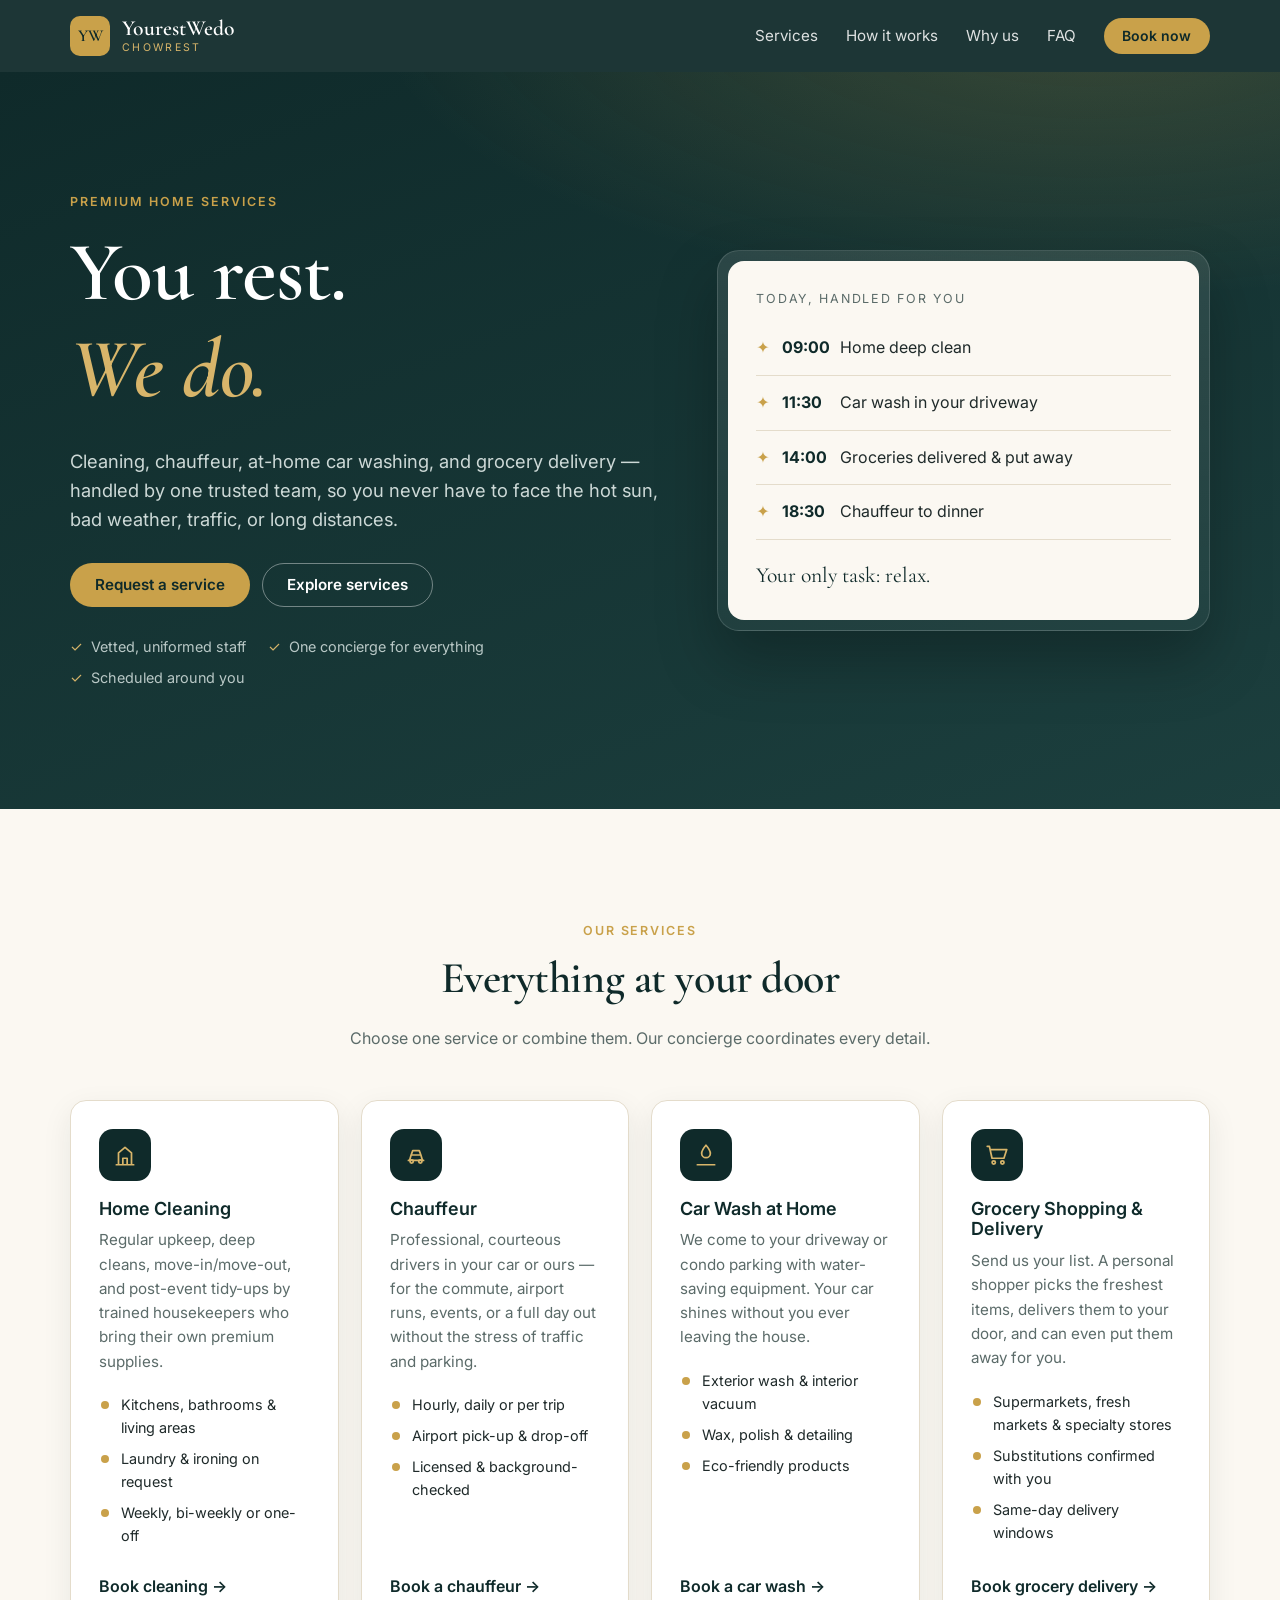
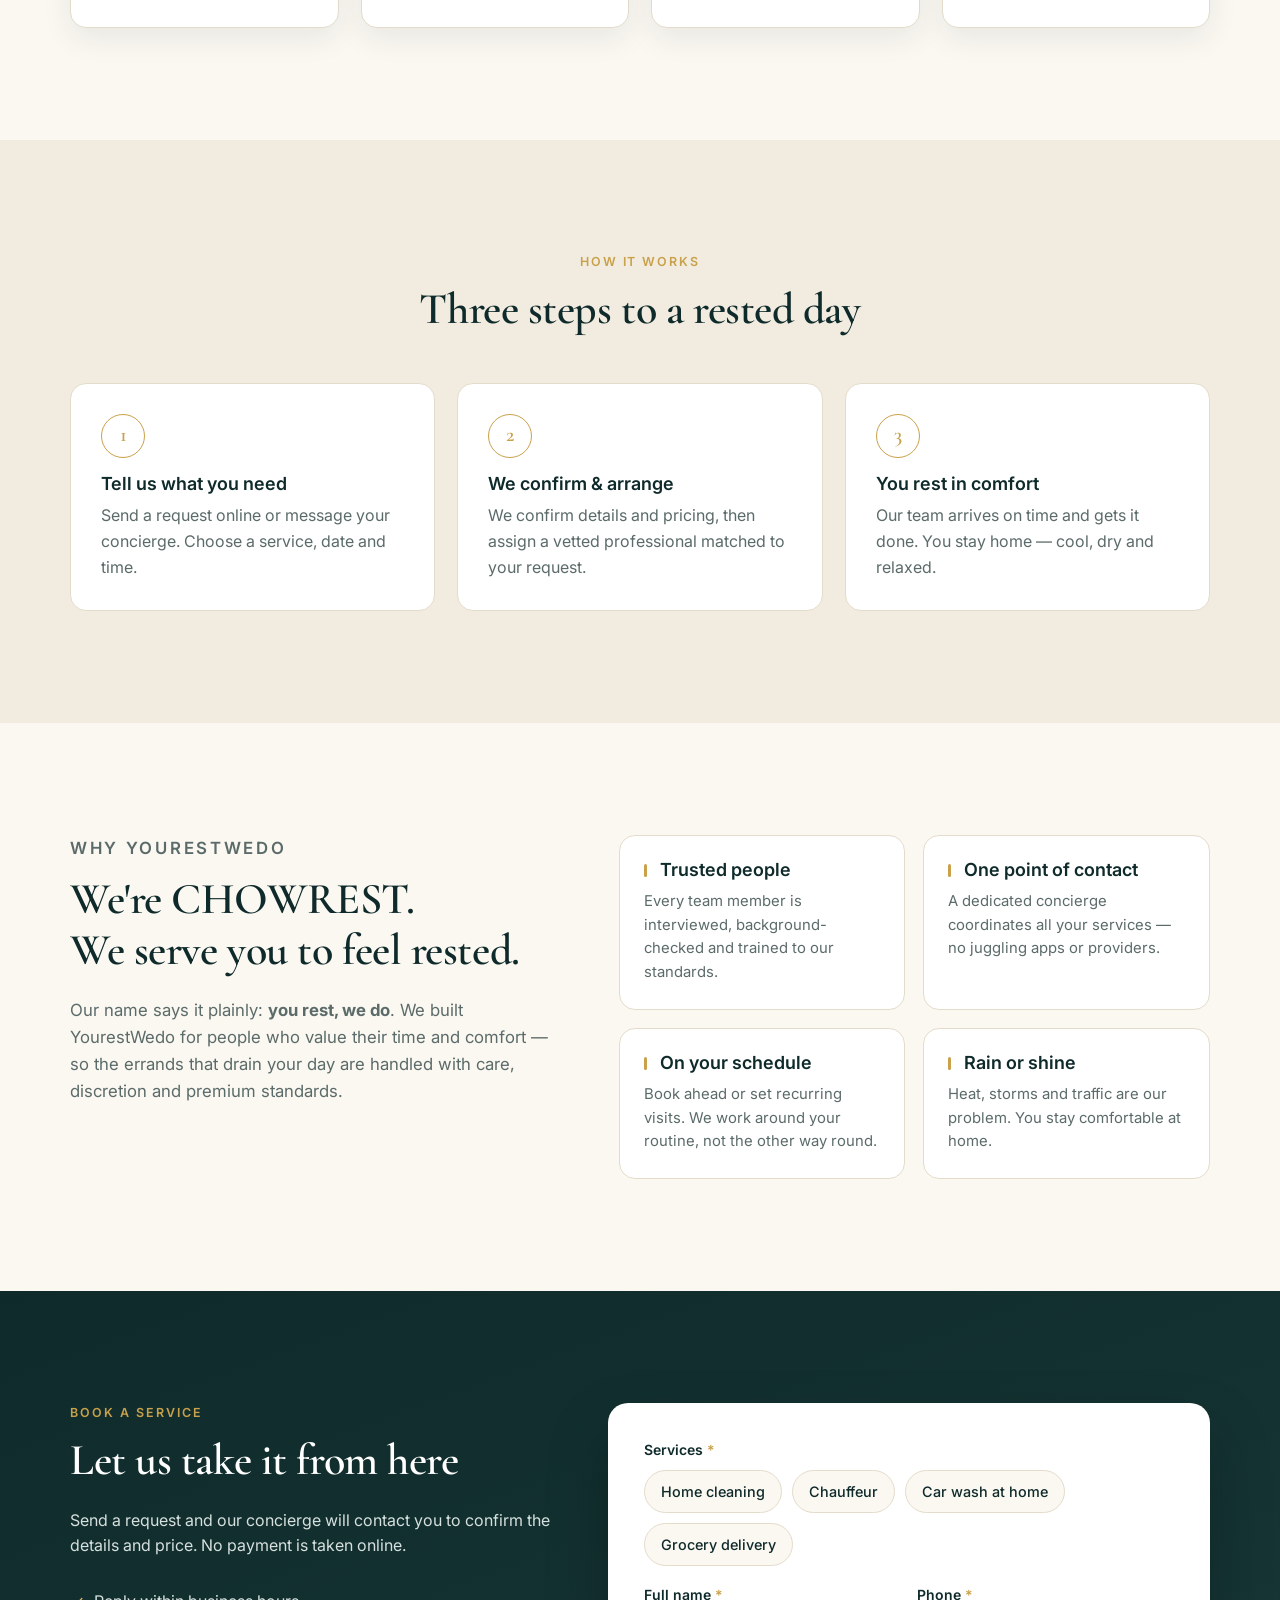
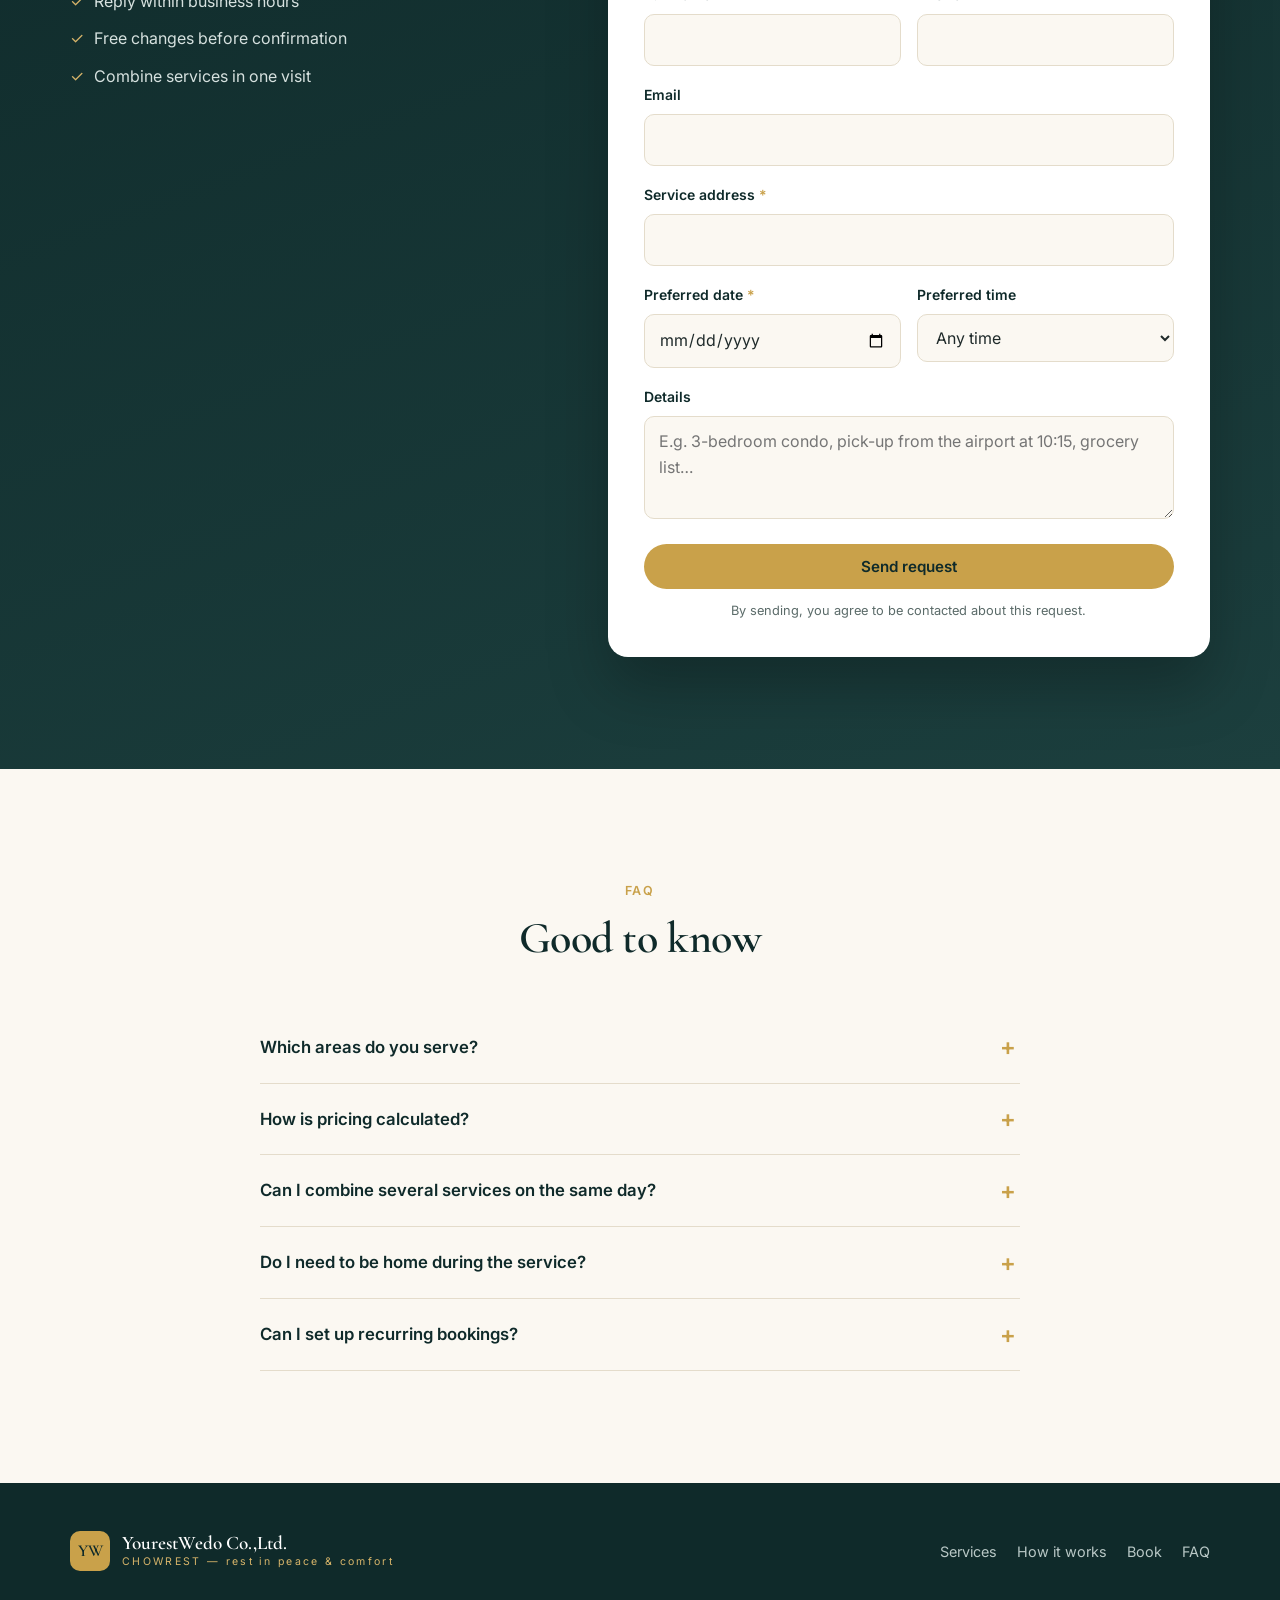
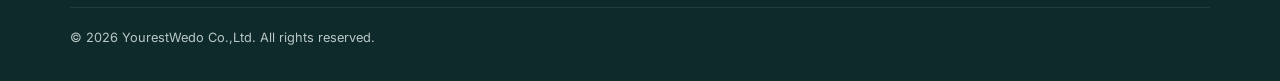
==== index.html @ 56ccfe21 "Add YourestWedo premium services website Static single-page site presenting cleaning, chauffeur, at-" ====
<!doctype html>
<html lang="en">
<head>
  <meta charset="utf-8">
  <meta name="viewport" content="width=device-width, initial-scale=1">
  <title>YourestWedo — Premium Home Services</title>
  <meta name="description" content="YourestWedo Co.,Ltd. — premium cleaning, chauffeur, at-home car washing, and grocery shopping & delivery. Rest in comfort while we do the rest.">
  <meta name="theme-color" content="#0f2a2a">
  <link rel="preconnect" href="https://fonts.googleapis.com">
  <link rel="preconnect" href="https://fonts.gstatic.com" crossorigin>
  <link href="https://fonts.googleapis.com/css2?family=Cormorant+Garamond:wght@500;600&family=Inter:wght@400;500;600&display=swap" rel="stylesheet">
  <link rel="stylesheet" href="styles.css">
  <link rel="icon" href="data:image/svg+xml,%3Csvg xmlns='http://www.w3.org/2000/svg' viewBox='0 0 64 64'%3E%3Crect width='64' height='64' rx='14' fill='%230f2a2a'/%3E%3Ctext x='32' y='43' font-family='Georgia,serif' font-size='30' text-anchor='middle' fill='%23d8b56a'%3EYW%3C/text%3E%3C/svg%3E">
</head>
<body>
  <a class="skip-link" href="#main">Skip to content</a>

  <header class="site-header" id="top">
    <div class="container header-inner">
      <a class="brand" href="#top" aria-label="YourestWedo home">
        <span class="brand-mark" aria-hidden="true">YW</span>
        <span class="brand-text">
          <span class="brand-name">YourestWedo</span>
          <span class="brand-tag">CHOWREST</span>
        </span>
      </a>
      <button class="nav-toggle" aria-expanded="false" aria-controls="site-nav">
        <span class="sr-only">Menu</span>
        <span class="bar"></span><span class="bar"></span><span class="bar"></span>
      </button>
      <nav class="site-nav" id="site-nav" aria-label="Main">
        <a href="#services">Services</a>
        <a href="#how">How it works</a>
        <a href="#why">Why us</a>
        <a href="#faq">FAQ</a>
        <a class="btn btn-small" href="#book">Book now</a>
      </nav>
    </div>
  </header>

  <main id="main">
    <!-- Hero -->
    <section class="hero">
      <div class="container hero-inner">
        <div class="hero-copy">
          <p class="eyebrow">Premium home services</p>
          <h1>You rest.<br><em>We do.</em></h1>
          <p class="lead">Cleaning, chauffeur, at-home car washing, and grocery delivery — handled by one trusted team, so you never have to face the hot sun, bad weather, traffic, or long distances.</p>
          <div class="hero-actions">
            <a class="btn btn-gold" href="#book">Request a service</a>
            <a class="btn btn-ghost" href="#services">Explore services</a>
          </div>
          <ul class="hero-points">
            <li>Vetted, uniformed staff</li>
            <li>One concierge for everything</li>
            <li>Scheduled around you</li>
          </ul>
        </div>
        <div class="hero-card" aria-hidden="true">
          <div class="hero-card-inner">
            <p class="hc-label">Today, handled for you</p>
            <ul class="hc-list">
              <li><span class="hc-ico">✦</span><span><strong>09:00</strong> Home deep clean</span></li>
              <li><span class="hc-ico">✦</span><span><strong>11:30</strong> Car wash in your driveway</span></li>
              <li><span class="hc-ico">✦</span><span><strong>14:00</strong> Groceries delivered &amp; put away</span></li>
              <li><span class="hc-ico">✦</span><span><strong>18:30</strong> Chauffeur to dinner</span></li>
            </ul>
            <p class="hc-foot">Your only task: relax.</p>
          </div>
        </div>
      </div>
    </section>

    <!-- Services -->
    <section class="section" id="services">
      <div class="container">
        <header class="section-head">
          <p class="eyebrow">Our services</p>
          <h2>Everything at your door</h2>
          <p>Choose one service or combine them. Our concierge coordinates every detail.</p>
        </header>
        <div class="service-grid">
          <article class="service">
            <div class="service-icon" aria-hidden="true">
              <svg viewBox="0 0 24 24"><path d="M4 21h16M6 21V10l6-5 6 5v11M10 21v-6h4v6"/></svg>
            </div>
            <h3>Home Cleaning</h3>
            <p>Regular upkeep, deep cleans, move-in/move-out, and post-event tidy-ups by trained housekeepers who bring their own premium supplies.</p>
            <ul class="ticks">
              <li>Kitchens, bathrooms &amp; living areas</li>
              <li>Laundry &amp; ironing on request</li>
              <li>Weekly, bi-weekly or one-off</li>
            </ul>
            <a class="service-link" href="#book" data-service="cleaning">Book cleaning →</a>
          </article>

          <article class="service">
            <div class="service-icon" aria-hidden="true">
              <svg viewBox="0 0 24 24"><path d="M5 17h14M6 17l1.5-5h9L18 17M7.5 12 9 8h6l1.5 4"/><circle cx="8" cy="18" r="1.5"/><circle cx="16" cy="18" r="1.5"/></svg>
            </div>
            <h3>Chauffeur</h3>
            <p>Professional, courteous drivers in your car or ours — for the commute, airport runs, events, or a full day out without the stress of traffic and parking.</p>
            <ul class="ticks">
              <li>Hourly, daily or per trip</li>
              <li>Airport pick-up &amp; drop-off</li>
              <li>Licensed &amp; background-checked</li>
            </ul>
            <a class="service-link" href="#book" data-service="chauffeur">Book a chauffeur →</a>
          </article>

          <article class="service">
            <div class="service-icon" aria-hidden="true">
              <svg viewBox="0 0 24 24"><path d="M12 3s-4 4.5-4 7.5a4 4 0 0 0 8 0C16 7.5 12 3 12 3z"/><path d="M4 21h16"/></svg>
            </div>
            <h3>Car Wash at Home</h3>
            <p>We come to your driveway or condo parking with water-saving equipment. Your car shines without you ever leaving the house.</p>
            <ul class="ticks">
              <li>Exterior wash &amp; interior vacuum</li>
              <li>Wax, polish &amp; detailing</li>
              <li>Eco-friendly products</li>
            </ul>
            <a class="service-link" href="#book" data-service="carwash">Book a car wash →</a>
          </article>

          <article class="service">
            <div class="service-icon" aria-hidden="true">
              <svg viewBox="0 0 24 24"><path d="M3 4h2l2.4 11h11L21 7H6.2"/><circle cx="9" cy="19" r="1.5"/><circle cx="17" cy="19" r="1.5"/></svg>
            </div>
            <h3>Grocery Shopping &amp; Delivery</h3>
            <p>Send us your list. A personal shopper picks the freshest items, delivers them to your door, and can even put them away for you.</p>
            <ul class="ticks">
              <li>Supermarkets, fresh markets &amp; specialty stores</li>
              <li>Substitutions confirmed with you</li>
              <li>Same-day delivery windows</li>
            </ul>
            <a class="service-link" href="#book" data-service="grocery">Book grocery delivery →</a>
          </article>
        </div>
      </div>
    </section>

    <!-- How it works -->
    <section class="section section-tint" id="how">
      <div class="container">
        <header class="section-head">
          <p class="eyebrow">How it works</p>
          <h2>Three steps to a rested day</h2>
        </header>
        <ol class="steps">
          <li>
            <span class="step-num">1</span>
            <h3>Tell us what you need</h3>
            <p>Send a request online or message your concierge. Choose a service, date and time.</p>
          </li>
          <li>
            <span class="step-num">2</span>
            <h3>We confirm &amp; arrange</h3>
            <p>We confirm details and pricing, then assign a vetted professional matched to your request.</p>
          </li>
          <li>
            <span class="step-num">3</span>
            <h3>You rest in comfort</h3>
            <p>Our team arrives on time and gets it done. You stay home — cool, dry and relaxed.</p>
          </li>
        </ol>
      </div>
    </section>

    <!-- Why us -->
    <section class="section" id="why">
      <div class="container why-inner">
        <div class="why-copy">
          <p class="eyebrow">Why YourestWedo</p>
          <h2>We're CHOWREST.<br>We serve you to feel rested.</h2>
          <p>Our name says it plainly: <strong>you rest, we do</strong>. We built YourestWedo for people who value their time and comfort — so the errands that drain your day are handled with care, discretion and premium standards.</p>
        </div>
        <ul class="why-grid">
          <li><h3>Trusted people</h3><p>Every team member is interviewed, background-checked and trained to our standards.</p></li>
          <li><h3>One point of contact</h3><p>A dedicated concierge coordinates all your services — no juggling apps or providers.</p></li>
          <li><h3>On your schedule</h3><p>Book ahead or set recurring visits. We work around your routine, not the other way round.</p></li>
          <li><h3>Rain or shine</h3><p>Heat, storms and traffic are our problem. You stay comfortable at home.</p></li>
        </ul>
      </div>
    </section>

    <!-- Booking -->
    <section class="section section-dark" id="book">
      <div class="container book-inner">
        <div class="book-copy">
          <p class="eyebrow">Book a service</p>
          <h2>Let us take it from here</h2>
          <p>Send a request and our concierge will contact you to confirm the details and price. No payment is taken online.</p>
          <ul class="book-points">
            <li>Reply within business hours</li>
            <li>Free changes before confirmation</li>
            <li>Combine services in one visit</li>
          </ul>
        </div>

        <form class="book-form" id="book-form" novalidate>
          <fieldset>
            <legend>Services <span class="req" aria-hidden="true">*</span></legend>
            <div class="chips">
              <label class="chip"><input type="checkbox" name="service" value="cleaning"><span>Home cleaning</span></label>
              <label class="chip"><input type="checkbox" name="service" value="chauffeur"><span>Chauffeur</span></label>
              <label class="chip"><input type="checkbox" name="service" value="carwash"><span>Car wash at home</span></label>
              <label class="chip"><input type="checkbox" name="service" value="grocery"><span>Grocery delivery</span></label>
            </div>
            <p class="field-error" data-error-for="service" hidden>Please choose at least one service.</p>
          </fieldset>

          <div class="row">
            <div class="field">
              <label for="name">Full name <span class="req" aria-hidden="true">*</span></label>
              <input id="name" name="name" type="text" autocomplete="name" required>
              <p class="field-error" data-error-for="name" hidden>Please enter your name.</p>
            </div>
            <div class="field">
              <label for="phone">Phone <span class="req" aria-hidden="true">*</span></label>
              <input id="phone" name="phone" type="tel" autocomplete="tel" inputmode="tel" required>
              <p class="field-error" data-error-for="phone" hidden>Please enter a valid phone number.</p>
            </div>
          </div>

          <div class="field">
            <label for="email">Email</label>
            <input id="email" name="email" type="email" autocomplete="email">
            <p class="field-error" data-error-for="email" hidden>Please enter a valid email address.</p>
          </div>

          <div class="field">
            <label for="address">Service address <span class="req" aria-hidden="true">*</span></label>
            <input id="address" name="address" type="text" autocomplete="street-address" required>
            <p class="field-error" data-error-for="address" hidden>Please enter the address.</p>
          </div>

          <div class="row">
            <div class="field">
              <label for="date">Preferred date <span class="req" aria-hidden="true">*</span></label>
              <input id="date" name="date" type="date" required>
              <p class="field-error" data-error-for="date" hidden>Please choose a date from today onward.</p>
            </div>
            <div class="field">
              <label for="time">Preferred time</label>
              <select id="time" name="time">
                <option value="">Any time</option>
                <option>Morning (08:00–12:00)</option>
                <option>Afternoon (12:00–16:00)</option>
                <option>Evening (16:00–20:00)</option>
              </select>
            </div>
          </div>

          <div class="field">
            <label for="notes">Details</label>
            <textarea id="notes" name="notes" rows="3" placeholder="E.g. 3-bedroom condo, pick-up from the airport at 10:15, grocery list…"></textarea>
          </div>

          <button class="btn btn-gold btn-block" type="submit">Send request</button>
          <p class="form-note">By sending, you agree to be contacted about this request.</p>
        </form>

        <div class="book-success" id="book-success" hidden tabindex="-1">
          <h3>Thank you — request received.</h3>
          <p>Here's a summary of what you sent. Our concierge will contact you to confirm.</p>
          <dl id="book-summary"></dl>
          <button class="btn btn-ghost-light" type="button" id="book-again">Make another request</button>
        </div>
      </div>
    </section>

    <!-- FAQ -->
    <section class="section" id="faq">
      <div class="container narrow">
        <header class="section-head">
          <p class="eyebrow">FAQ</p>
          <h2>Good to know</h2>
        </header>
        <div class="faq">
          <details>
            <summary>Which areas do you serve?</summary>
            <p>We currently serve selected city and suburban areas. Send a request with your address and we'll confirm coverage right away.</p>
          </details>
          <details>
            <summary>How is pricing calculated?</summary>
            <p>Pricing depends on the service, size of the job and duration. We confirm an exact price with you before anything is scheduled.</p>
          </details>
          <details>
            <summary>Can I combine several services on the same day?</summary>
            <p>Yes. Pick as many services as you like in one request — your concierge will coordinate the timing.</p>
          </details>
          <details>
            <summary>Do I need to be home during the service?</summary>
            <p>Not always. For cleaning, car washing and grocery put-away, we can arrange secure access with you in advance.</p>
          </details>
          <details>
            <summary>Can I set up recurring bookings?</summary>
            <p>Absolutely. Weekly or bi-weekly cleaning, regular grocery runs and standing chauffeur schedules are all available.</p>
          </details>
        </div>
      </div>
    </section>
  </main>

  <footer class="site-footer">
    <div class="container footer-inner">
      <div>
        <a class="brand brand-footer" href="#top">
          <span class="brand-mark" aria-hidden="true">YW</span>
          <span class="brand-text">
            <span class="brand-name">YourestWedo Co.,Ltd.</span>
            <span class="brand-tag">CHOWREST — rest in peace &amp; comfort</span>
          </span>
        </a>
      </div>
      <nav class="footer-nav" aria-label="Footer">
        <a href="#services">Services</a>
        <a href="#how">How it works</a>
        <a href="#book">Book</a>
        <a href="#faq">FAQ</a>
      </nav>
      <p class="copyright">© <span id="year">2026</span> YourestWedo Co.,Ltd. All rights reserved.</p>
    </div>
  </footer>

  <script src="script.js"></script>
</body>
</html>
---- styles.css ----
:root {
  --ink: #0f2a2a;
  --ink-2: #1c3f3e;
  --text: #1f2a2a;
  --muted: #5b6b69;
  --bg: #fbf8f2;
  --surface: #ffffff;
  --tint: #f2ece0;
  --gold: #c9a14a;
  --gold-2: #d8b56a;
  --line: #e4dccb;
  --danger: #b3261e;
  --radius: 16px;
  --shadow: 0 10px 30px rgba(15, 42, 42, 0.08);
  --serif: "Cormorant Garamond", Georgia, "Times New Roman", serif;
  --sans: "Inter", system-ui, -apple-system, "Segoe UI", Roboto, sans-serif;
}

*, *::before, *::after { box-sizing: border-box; }
html { scroll-behavior: smooth; scroll-padding-top: 80px; }
@media (prefers-reduced-motion: reduce) { html { scroll-behavior: auto; } }

body {
  margin: 0;
  font-family: var(--sans);
  font-size: 16px;
  line-height: 1.6;
  color: var(--text);
  background: var(--bg);
  -webkit-font-smoothing: antialiased;
}

img, svg { display: block; max-width: 100%; }
a { color: inherit; }
h1, h2, h3 { line-height: 1.15; margin: 0 0 .5em; color: var(--ink); }
h1, h2 { font-family: var(--serif); font-weight: 600; letter-spacing: -.01em; }
h2 { font-size: clamp(2rem, 4vw, 2.75rem); }
h3 { font-size: 1.125rem; font-weight: 600; }
p { margin: 0 0 1em; }

.container { width: min(1140px, 100% - 32px); margin-inline: auto; }
.narrow { width: min(760px, 100% - 32px); }

.sr-only { position: absolute; width: 1px; height: 1px; overflow: hidden; clip: rect(0 0 0 0); white-space: nowrap; }
.skip-link { position: absolute; left: 16px; top: -48px; background: var(--ink); color: #fff; padding: 8px 14px; border-radius: 8px; z-index: 100; }
.skip-link:focus { top: 12px; }

:focus-visible { outline: 3px solid var(--gold); outline-offset: 2px; }

.eyebrow {
  font-size: .78rem; font-weight: 600; letter-spacing: .16em; text-transform: uppercase;
  color: var(--gold); margin-bottom: .75rem;
}

/* Buttons */
.btn {
  display: inline-flex; align-items: center; justify-content: center; gap: .5rem;
  padding: .85rem 1.5rem; border-radius: 999px; border: 1px solid transparent;
  font: 600 .95rem/1 var(--sans); text-decoration: none; cursor: pointer;
  transition: transform .15s ease, background-color .2s ease, color .2s ease, border-color .2s ease;
}
.btn:hover { transform: translateY(-1px); }
.btn-gold { background: var(--gold); color: var(--ink); }
.btn-gold:hover { background: var(--gold-2); }
.btn-ghost { border-color: rgba(255,255,255,.4); color: #fff; }
.btn-ghost:hover { border-color: #fff; }
.btn-ghost-light { border-color: rgba(255,255,255,.4); color: #fff; background: transparent; }
.btn-small { padding: .6rem 1.1rem; font-size: .875rem; }
.btn-block { width: 100%; }

/* Header */
.site-header {
  position: sticky; top: 0; z-index: 50;
  background: rgba(15, 42, 42, .94);
  backdrop-filter: saturate(140%) blur(8px);
  color: #fff;
}
.header-inner { display: flex; align-items: center; justify-content: space-between; height: 72px; }
.brand { display: flex; align-items: center; gap: .75rem; text-decoration: none; }
.brand-mark {
  display: grid; place-items: center; width: 40px; height: 40px; border-radius: 10px;
  background: var(--gold); color: var(--ink); font: 600 1.05rem/1 var(--serif);
}
.brand-text { display: flex; flex-direction: column; line-height: 1.1; }
.brand-name { font: 600 1.35rem/1 var(--serif); }
.brand-tag { font-size: .66rem; letter-spacing: .22em; color: var(--gold-2); margin-top: 3px; }

.site-nav { display: flex; align-items: center; gap: 1.75rem; }
.site-nav a:not(.btn) { text-decoration: none; font-size: .95rem; opacity: .85; }
.site-nav a:not(.btn):hover { opacity: 1; }
.site-nav .btn { color: var(--ink); background: var(--gold); }

.nav-toggle { display: none; background: none; border: 0; padding: 10px; cursor: pointer; }
.nav-toggle .bar { display: block; width: 22px; height: 2px; background: #fff; margin: 4px 0; transition: transform .2s, opacity .2s; }
.nav-toggle[aria-expanded="true"] .bar:nth-of-type(2) { transform: translateY(6px) rotate(45deg); }
.nav-toggle[aria-expanded="true"] .bar:nth-of-type(3) { opacity: 0; }
.nav-toggle[aria-expanded="true"] .bar:nth-of-type(4) { transform: translateY(-6px) rotate(-45deg); }

@media (max-width: 820px) {
  .nav-toggle { display: block; }
  .site-nav {
    position: absolute; top: 72px; left: 0; right: 0;
    flex-direction: column; align-items: stretch; gap: 0;
    background: var(--ink); padding: 8px 16px 20px;
    display: none;
  }
  .site-nav.open { display: flex; }
  .site-nav a:not(.btn) { padding: 14px 4px; border-bottom: 1px solid rgba(255,255,255,.08); }
  .site-nav .btn { margin-top: 14px; }
}

/* Hero */
.hero {
  background:
    radial-gradient(1200px 500px at 85% -10%, rgba(201,161,74,.22), transparent 60%),
    linear-gradient(160deg, var(--ink) 0%, var(--ink-2) 100%);
  color: #e9efee;
  padding: clamp(64px, 10vw, 120px) 0;
}
.hero-inner { display: grid; grid-template-columns: 1.2fr 1fr; gap: 56px; align-items: center; }
.hero h1 { color: #fff; font-size: clamp(3rem, 8vw, 5.25rem); margin-bottom: .35em; }
.hero h1 em { color: var(--gold-2); font-style: italic; }
.lead { font-size: 1.15rem; max-width: 36em; color: #cdd9d7; }
.hero-actions { display: flex; flex-wrap: wrap; gap: 12px; margin: 28px 0; }
.hero-points { list-style: none; padding: 0; margin: 0; display: flex; flex-wrap: wrap; gap: 8px 22px; font-size: .9rem; color: #b9c8c6; }
.hero-points li::before { content: "✓"; color: var(--gold-2); margin-right: 8px; }

.hero-card {
  background: linear-gradient(180deg, rgba(255,255,255,.1), rgba(255,255,255,.04));
  border: 1px solid rgba(255,255,255,.14); border-radius: 22px; padding: 10px;
  box-shadow: 0 30px 60px rgba(0,0,0,.25);
}
.hero-card-inner { background: var(--bg); border-radius: 16px; padding: 28px; color: var(--text); }
.hc-label { font-size: .78rem; letter-spacing: .14em; text-transform: uppercase; color: var(--muted); }
.hc-list { list-style: none; padding: 0; margin: 0 0 18px; }
.hc-list li { display: flex; gap: 12px; padding: 14px 0; border-bottom: 1px solid var(--line); }
.hc-list strong { display: inline-block; min-width: 3.4em; color: var(--ink); }
.hc-ico { color: var(--gold); }
.hc-foot { font-family: var(--serif); font-size: 1.35rem; color: var(--ink); margin: 0; }

@media (max-width: 900px) {
  .hero-inner { grid-template-columns: 1fr; gap: 40px; }
}

/* Sections */
.section { padding: clamp(64px, 9vw, 112px) 0; }
.section-tint { background: var(--tint); }
.section-head { text-align: center; max-width: 640px; margin: 0 auto 48px; }
.section-head p:last-child { color: var(--muted); }

/* Services */
.service-grid { display: grid; grid-template-columns: repeat(auto-fit, minmax(250px, 1fr)); gap: 22px; }
.service {
  background: var(--surface); border: 1px solid var(--line); border-radius: var(--radius);
  padding: 28px; display: flex; flex-direction: column; box-shadow: var(--shadow);
  transition: transform .2s ease, box-shadow .2s ease;
}
.service:hover { transform: translateY(-3px); box-shadow: 0 16px 40px rgba(15,42,42,.12); }
.service-icon { width: 52px; height: 52px; border-radius: 14px; background: var(--ink); display: grid; place-items: center; margin-bottom: 18px; }
.service-icon svg { width: 26px; height: 26px; fill: none; stroke: var(--gold-2); stroke-width: 1.6; stroke-linecap: round; stroke-linejoin: round; }
.service p { color: var(--muted); font-size: .95rem; }
.ticks { list-style: none; padding: 0; margin: 0 0 22px; font-size: .9rem; }
.ticks li { padding: 4px 0 4px 22px; position: relative; }
.ticks li::before { content: ""; position: absolute; left: 2px; top: 12px; width: 8px; height: 8px; border-radius: 50%; background: var(--gold); }
.service-link { margin-top: auto; font-weight: 600; color: var(--ink); text-decoration: none; }
.service-link:hover { color: var(--gold); }

/* Steps */
.steps { list-style: none; padding: 0; margin: 0; display: grid; grid-template-columns: repeat(3, 1fr); gap: 22px; counter-reset: none; }
.steps li { background: var(--surface); border-radius: var(--radius); padding: 30px; border: 1px solid var(--line); }
.steps p { color: var(--muted); margin: 0; }
.step-num {
  display: grid; place-items: center; width: 44px; height: 44px; border-radius: 50%;
  border: 1px solid var(--gold); color: var(--gold); font: 600 1.3rem/1 var(--serif); margin-bottom: 16px;
}
@media (max-width: 820px) { .steps { grid-template-columns: 1fr; } }

/* Why */
.why-inner { display: grid; grid-template-columns: 1fr 1.2fr; gap: 56px; align-items: start; }
.why-copy p { color: var(--muted); font-size: 1.05rem; }
.why-grid { list-style: none; padding: 0; margin: 0; display: grid; grid-template-columns: 1fr 1fr; gap: 18px; }
.why-grid li { padding: 24px; border-radius: var(--radius); background: var(--surface); border: 1px solid var(--line); }
.why-grid li h3 { position: relative; padding-left: 16px; }
.why-grid li h3::before { content: ""; position: absolute; left: 0; top: .2em; bottom: .2em; width: 3px; border-radius: 2px; background: var(--gold); }
.why-grid p { color: var(--muted); font-size: .93rem; margin: 0; }
@media (max-width: 900px) { .why-inner { grid-template-columns: 1fr; gap: 32px; } }
@media (max-width: 560px) { .why-grid { grid-template-columns: 1fr; } }

/* Booking */
.section-dark { background: linear-gradient(160deg, var(--ink), var(--ink-2)); color: #d6e1df; }
.section-dark h2, .section-dark h3 { color: #fff; }
.book-inner { display: grid; grid-template-columns: 1fr 1.25fr; gap: 56px; align-items: start; }
.book-points { list-style: none; padding: 0; margin: 24px 0 0; }
.book-points li { padding: 6px 0; }
.book-points li::before { content: "✓"; color: var(--gold-2); margin-right: 10px; }
@media (max-width: 900px) { .book-inner { grid-template-columns: 1fr; gap: 32px; } }

.book-form, .book-success {
  background: var(--surface); color: var(--text); border-radius: 20px; padding: clamp(22px, 4vw, 36px);
  box-shadow: 0 30px 60px rgba(0,0,0,.25);
}
.book-success { color: var(--text); }
.book-success h3 { color: var(--ink); font-family: var(--serif); font-size: 1.8rem; }
.book-success .btn-ghost-light { border-color: var(--ink); color: var(--ink); margin-top: 8px; }
.book-success dl { display: grid; grid-template-columns: max-content 1fr; gap: 8px 18px; margin: 0 0 20px; font-size: .95rem; }
.book-success dt { color: var(--muted); }
.book-success dd { margin: 0; word-break: break-word; }

fieldset { border: 0; padding: 0; margin: 0 0 18px; }
legend, label { display: block; font-size: .875rem; font-weight: 600; color: var(--ink); margin-bottom: 8px; padding: 0; }
.req { color: var(--gold); }
.row { display: grid; grid-template-columns: 1fr 1fr; gap: 16px; }
@media (max-width: 560px) { .row { grid-template-columns: 1fr; gap: 0; } }
.field { margin-bottom: 18px; }
input, select, textarea {
  width: 100%; font: inherit; font-size: 1rem; color: var(--text);
  background: var(--bg); border: 1px solid var(--line); border-radius: 10px; padding: 12px 14px;
  transition: border-color .15s, box-shadow .15s;
}
input:focus, select:focus, textarea:focus { outline: none; border-color: var(--gold); box-shadow: 0 0 0 3px rgba(201,161,74,.25); }
input[aria-invalid="true"] { border-color: var(--danger); }
textarea { resize: vertical; }

.chips { display: flex; flex-wrap: wrap; gap: 10px; }
.chip { margin: 0; cursor: pointer; font-weight: 500; }
.chip input { position: absolute; opacity: 0; width: 1px; height: 1px; }
.chip span {
  display: inline-block; padding: 9px 16px; border-radius: 999px; border: 1px solid var(--line);
  background: var(--bg); font-size: .9rem; transition: all .15s;
}
.chip input:checked + span { background: var(--ink); color: #fff; border-color: var(--ink); }
.chip input:focus-visible + span { outline: 3px solid var(--gold); outline-offset: 2px; }

.field-error { color: var(--danger); font-size: .825rem; margin: 6px 0 0; }
.form-note { font-size: .8rem; color: var(--muted); text-align: center; margin: 12px 0 0; }

/* FAQ */
.faq details { border-bottom: 1px solid var(--line); padding: 4px 0; }
.faq summary {
  cursor: pointer; list-style: none; padding: 18px 36px 18px 0; position: relative;
  font-weight: 600; color: var(--ink); font-size: 1.05rem;
}
.faq summary::-webkit-details-marker { display: none; }
.faq summary::after { content: "+"; position: absolute; right: 4px; top: 50%; transform: translateY(-50%); font-size: 1.5rem; color: var(--gold); transition: transform .2s; }
.faq details[open] summary::after { transform: translateY(-50%) rotate(45deg); }
.faq details p { color: var(--muted); padding-bottom: 12px; }

/* Footer */
.site-footer { background: var(--ink); color: #b9c8c6; padding: 48px 0 32px; font-size: .9rem; }
.footer-inner { display: grid; grid-template-columns: 1fr auto; gap: 24px; align-items: center; }
.brand-footer .brand-name { color: #fff; font-size: 1.2rem; }
.footer-nav { display: flex; flex-wrap: wrap; gap: 20px; }
.footer-nav a { text-decoration: none; }
.footer-nav a:hover { color: #fff; }
.copyright { grid-column: 1 / -1; margin: 12px 0 0; padding-top: 20px; border-top: 1px solid rgba(255,255,255,.08); font-size: .8rem; }
@media (max-width: 640px) { .footer-inner { grid-template-columns: 1fr; } }
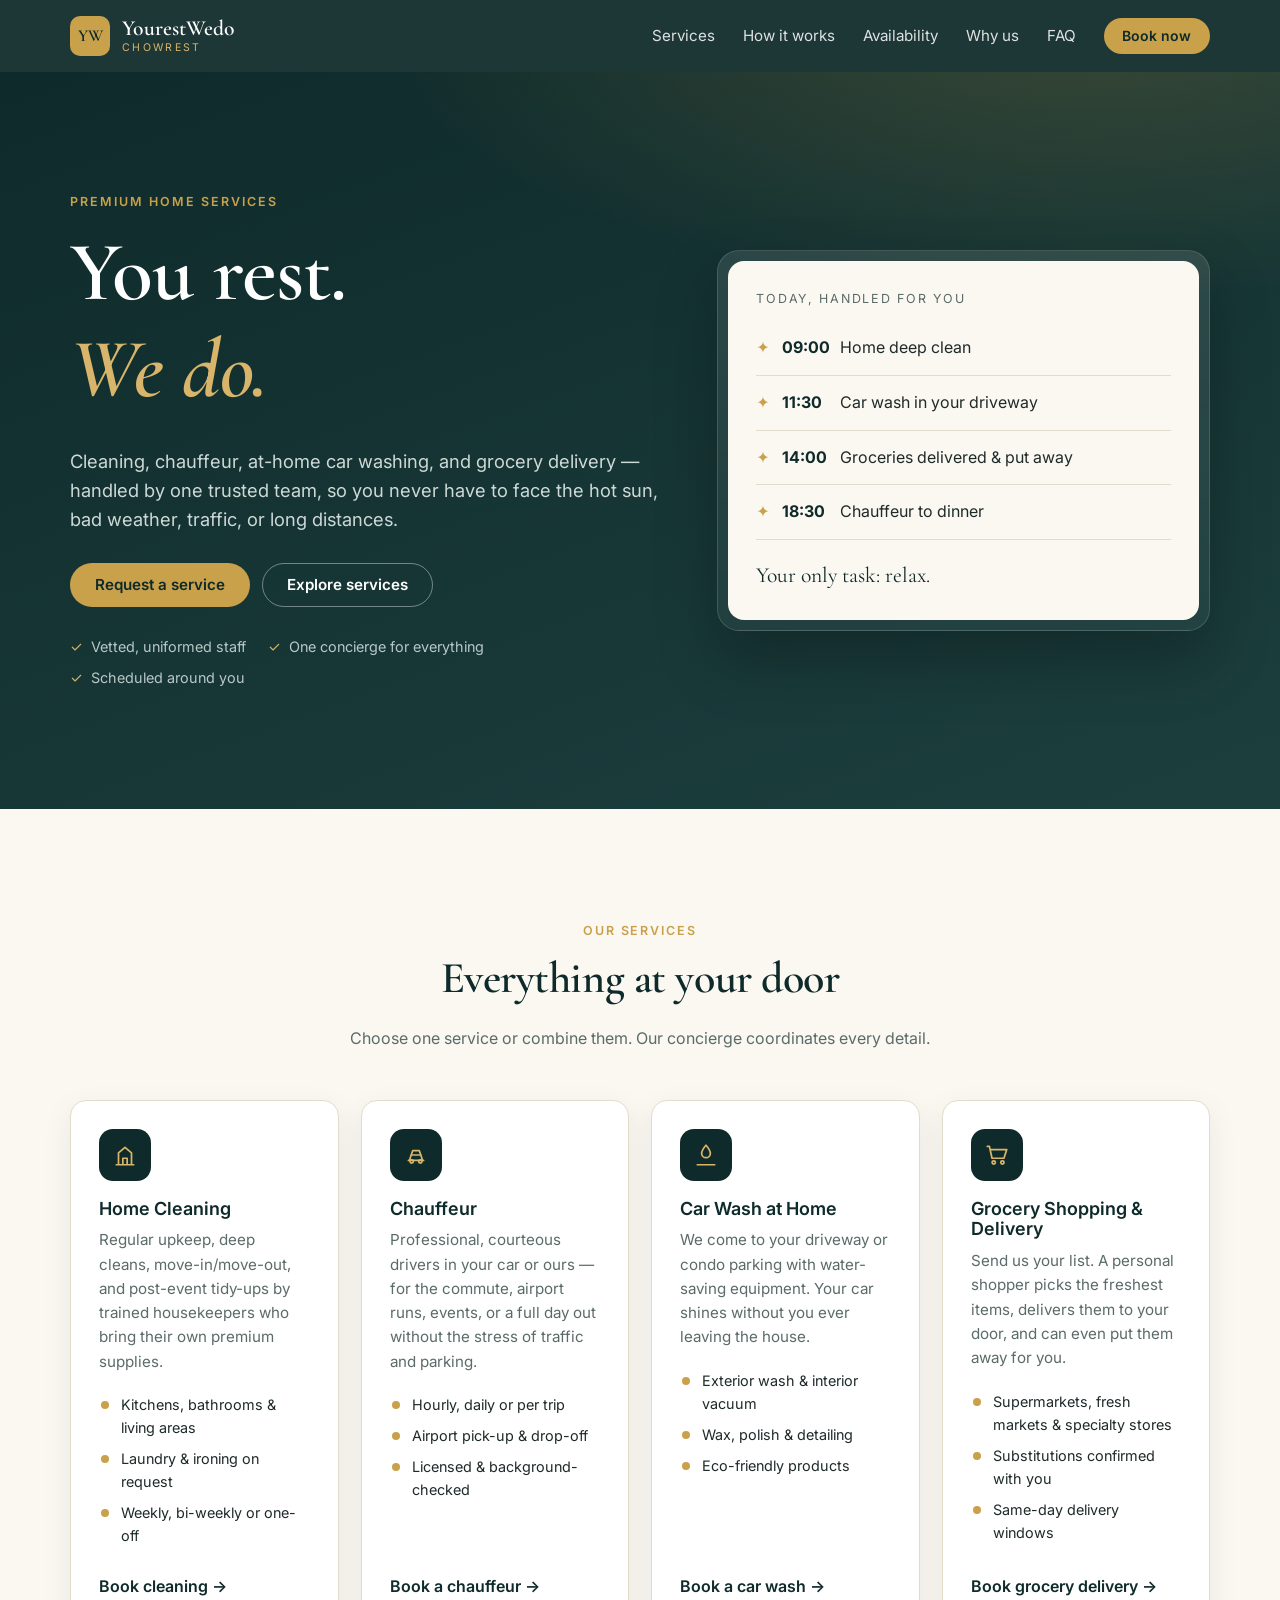
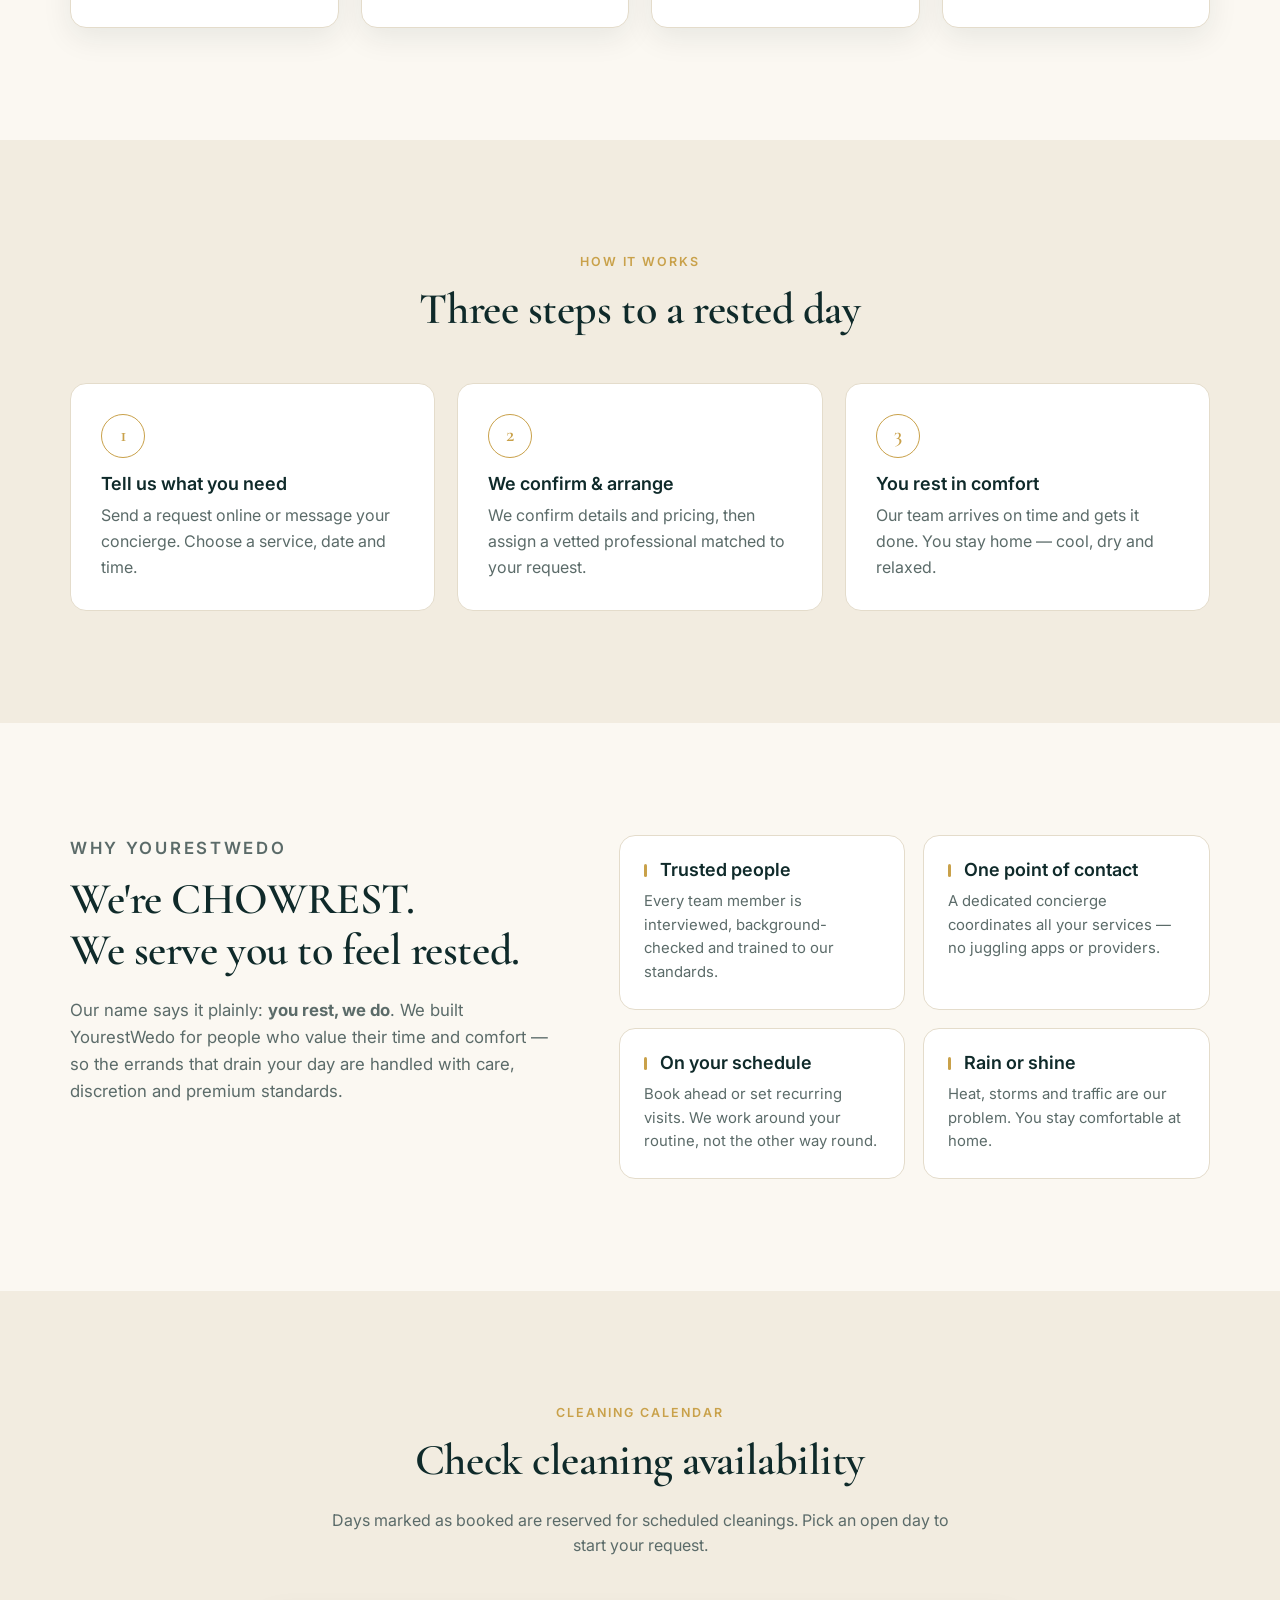
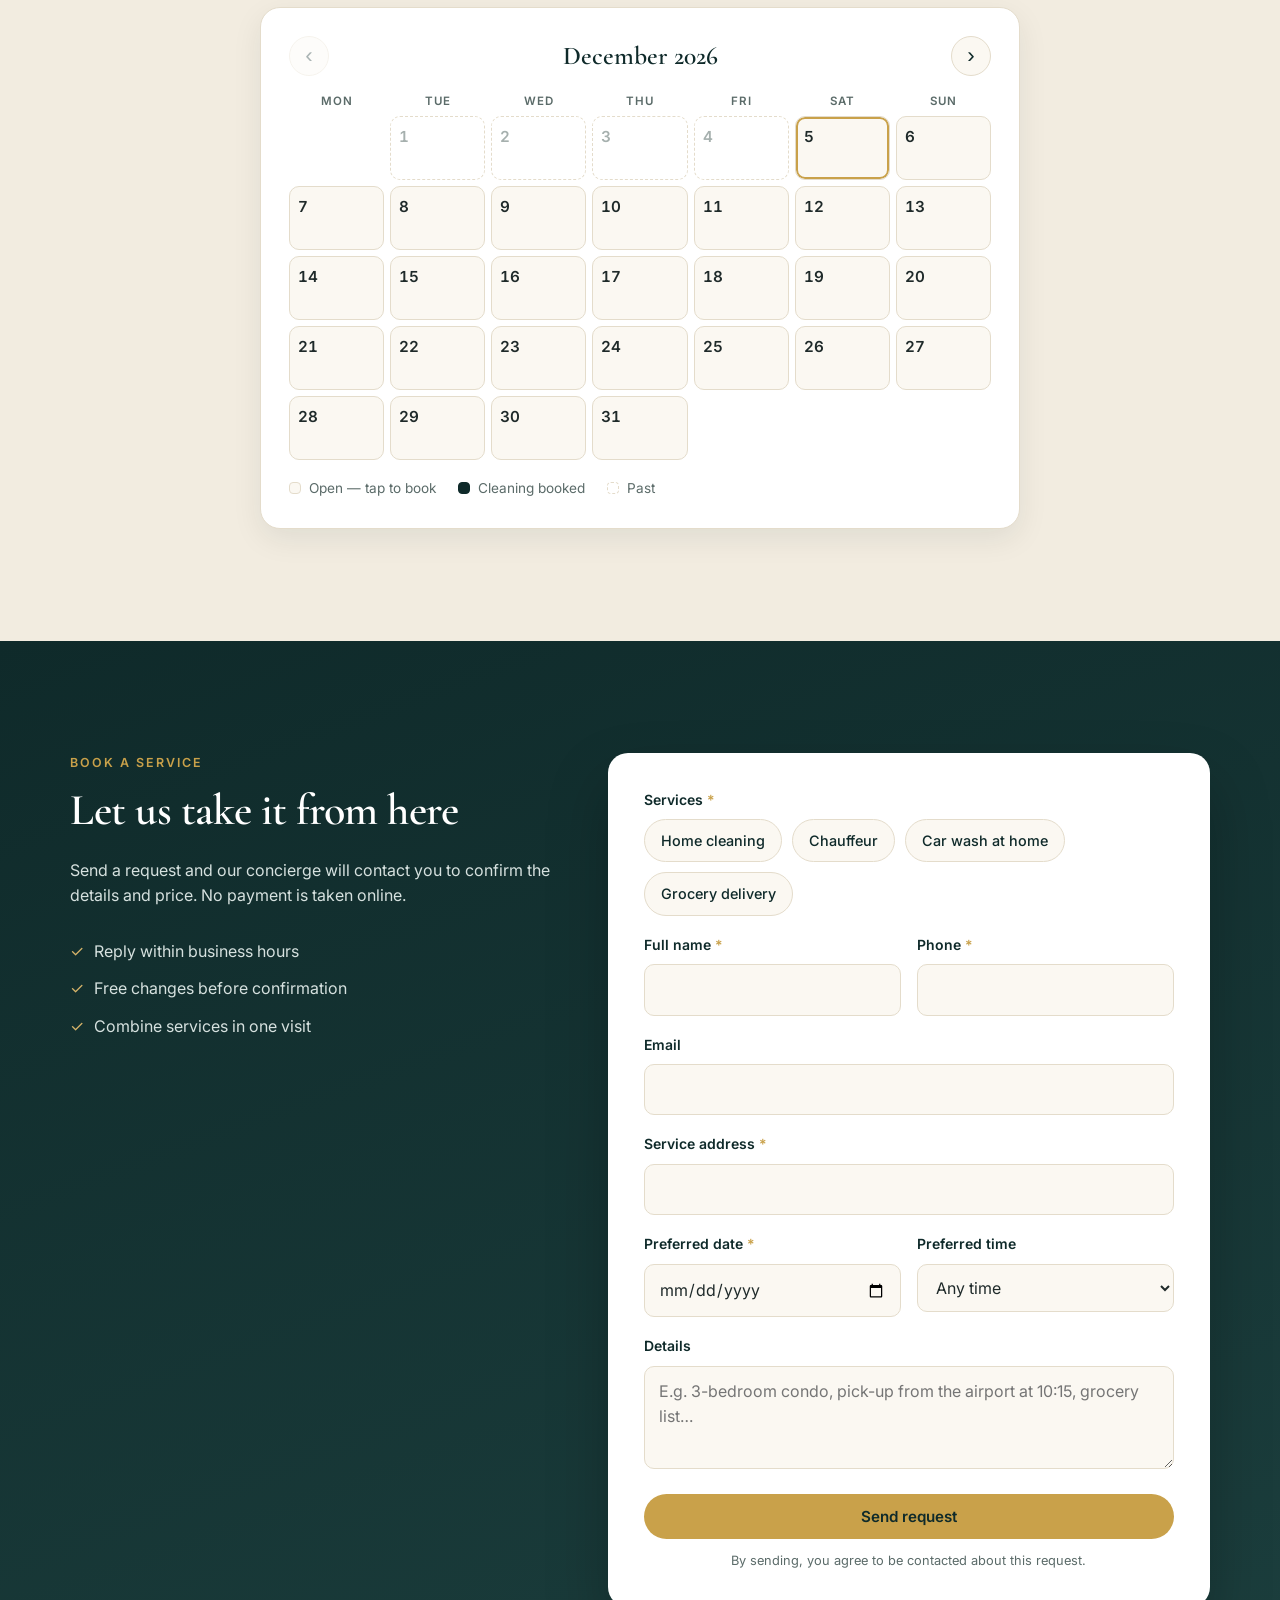
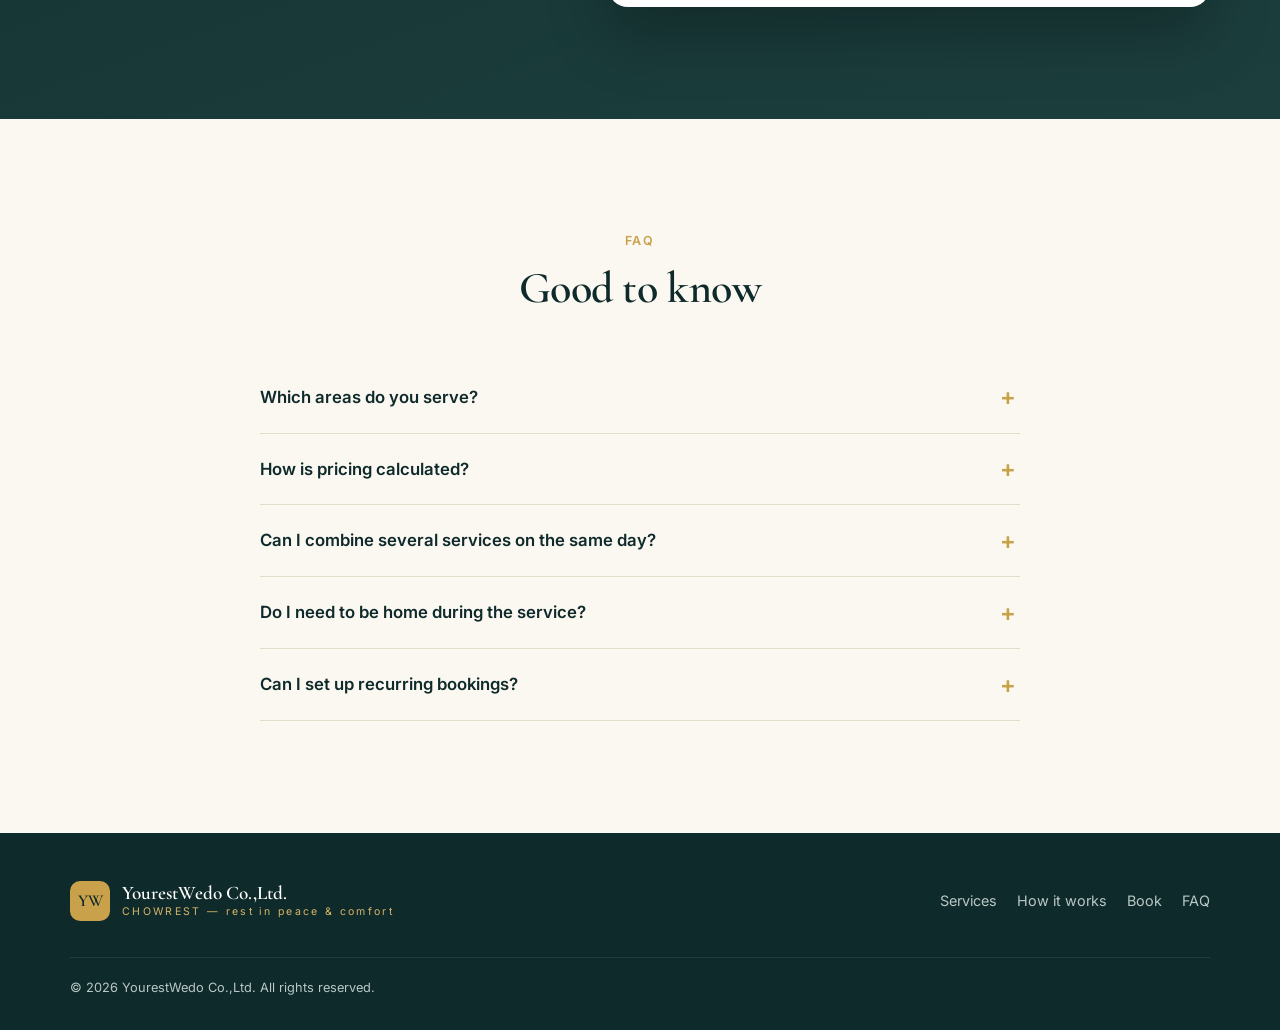
==== commit d8291168: "Add cleaning availability calendar and block booked days Shows a month calendar of days already book" ====
--- a/index.html
+++ b/index.html
@@ -31,6 +31,7 @@
       <nav class="site-nav" id="site-nav" aria-label="Main">
         <a href="#services">Services</a>
         <a href="#how">How it works</a>
+        <a href="#calendar">Availability</a>
         <a href="#why">Why us</a>
         <a href="#faq">FAQ</a>
         <a class="btn btn-small" href="#book">Book now</a>
@@ -183,6 +184,33 @@
       </div>
     </section>
 
+    <!-- Cleaning availability -->
+    <section class="section section-tint" id="calendar">
+      <div class="container">
+        <header class="section-head">
+          <p class="eyebrow">Cleaning calendar</p>
+          <h2>Check cleaning availability</h2>
+          <p>Days marked as booked are reserved for scheduled cleanings. Pick an open day to start your request.</p>
+        </header>
+        <div class="cal" id="cal">
+          <div class="cal-bar">
+            <button class="cal-nav" type="button" id="cal-prev" aria-label="Previous month">‹</button>
+            <h3 class="cal-title" id="cal-title" aria-live="polite">November 2026</h3>
+            <button class="cal-nav" type="button" id="cal-next" aria-label="Next month">›</button>
+          </div>
+          <div class="cal-grid cal-dow" aria-hidden="true">
+            <span>Mon</span><span>Tue</span><span>Wed</span><span>Thu</span><span>Fri</span><span>Sat</span><span>Sun</span>
+          </div>
+          <div class="cal-grid" id="cal-days" role="grid" aria-labelledby="cal-title"></div>
+          <ul class="cal-legend">
+            <li><span class="dot dot-open"></span>Open — tap to book</li>
+            <li><span class="dot dot-booked"></span>Cleaning booked</li>
+            <li><span class="dot dot-past"></span>Past</li>
+          </ul>
+        </div>
+      </div>
+    </section>
+
     <!-- Booking -->
     <section class="section section-dark" id="book">
       <div class="container book-inner">
@@ -239,6 +267,7 @@
               <label for="date">Preferred date <span class="req" aria-hidden="true">*</span></label>
               <input id="date" name="date" type="date" required>
               <p class="field-error" data-error-for="date" hidden>Please choose a date from today onward.</p>
+              <p class="field-error" data-error-for="date-booked" hidden>Cleaning is fully booked on this day. Please choose another date.</p>
             </div>
             <div class="field">
               <label for="time">Preferred time</label>
--- a/styles.css
+++ b/styles.css
@@ -254,3 +254,45 @@
 .footer-nav a:hover { color: #fff; }
 .copyright { grid-column: 1 / -1; margin: 12px 0 0; padding-top: 20px; border-top: 1px solid rgba(255,255,255,.08); font-size: .8rem; }
 @media (max-width: 640px) { .footer-inner { grid-template-columns: 1fr; } }
+
+/* Availability calendar */
+.cal {
+  max-width: 760px; margin: 0 auto; background: var(--surface);
+  border: 1px solid var(--line); border-radius: 20px; padding: clamp(16px, 3vw, 28px);
+  box-shadow: var(--shadow);
+}
+.cal-bar { display: flex; align-items: center; justify-content: space-between; gap: 12px; margin-bottom: 16px; }
+.cal-title { margin: 0; font-family: var(--serif); font-size: 1.6rem; font-weight: 600; }
+.cal-nav {
+  width: 40px; height: 40px; border-radius: 50%; border: 1px solid var(--line); background: var(--bg);
+  font-size: 1.4rem; line-height: 1; color: var(--ink); cursor: pointer;
+}
+.cal-nav:hover:not(:disabled) { border-color: var(--gold); }
+.cal-nav:disabled { opacity: .35; cursor: default; }
+.cal-grid { display: grid; grid-template-columns: repeat(7, minmax(0, 1fr)); gap: 6px; }
+.cal-dow { margin-bottom: 6px; }
+.cal-dow span { text-align: center; font-size: .72rem; font-weight: 600; letter-spacing: .08em; text-transform: uppercase; color: var(--muted); }
+.cal-day {
+  min-height: 64px; border-radius: 10px; padding: 8px; display: flex; flex-direction: column;
+  align-items: flex-start; justify-content: space-between; font: inherit; text-align: left;
+  border: 1px solid var(--line); background: var(--bg); color: var(--text);
+  font-variant-numeric: tabular-nums;
+}
+.cal-blank { border: 0; background: transparent; }
+.cal-num { font-weight: 600; font-size: .95rem; }
+.cal-day.is-open { cursor: pointer; transition: border-color .15s, background-color .15s; }
+.cal-day.is-open:hover { border-color: var(--gold); background: #fff; }
+.cal-day.is-booked { background: var(--ink); border-color: var(--ink); color: #fff; }
+.cal-tag { font-size: .68rem; font-weight: 600; letter-spacing: .06em; text-transform: uppercase; color: var(--gold-2); }
+.cal-day.is-past { color: #a6b0ae; background: transparent; border-style: dashed; }
+.cal-day.is-today { box-shadow: inset 0 0 0 2px var(--gold); }
+.cal-legend { list-style: none; padding: 0; margin: 18px 0 0; display: flex; flex-wrap: wrap; gap: 8px 22px; font-size: .85rem; color: var(--muted); }
+.dot { display: inline-block; width: 12px; height: 12px; border-radius: 4px; margin-right: 8px; vertical-align: -1px; border: 1px solid var(--line); }
+.dot-open { background: var(--bg); }
+.dot-booked { background: var(--ink); border-color: var(--ink); }
+.dot-past { background: transparent; border-style: dashed; }
+@media (max-width: 560px) {
+  .cal-grid { gap: 4px; }
+  .cal-day { min-height: 48px; padding: 5px; align-items: center; justify-content: center; }
+  .cal-tag { font-size: 0; width: 6px; height: 6px; border-radius: 50%; background: var(--gold-2); margin-top: 3px; }
+}
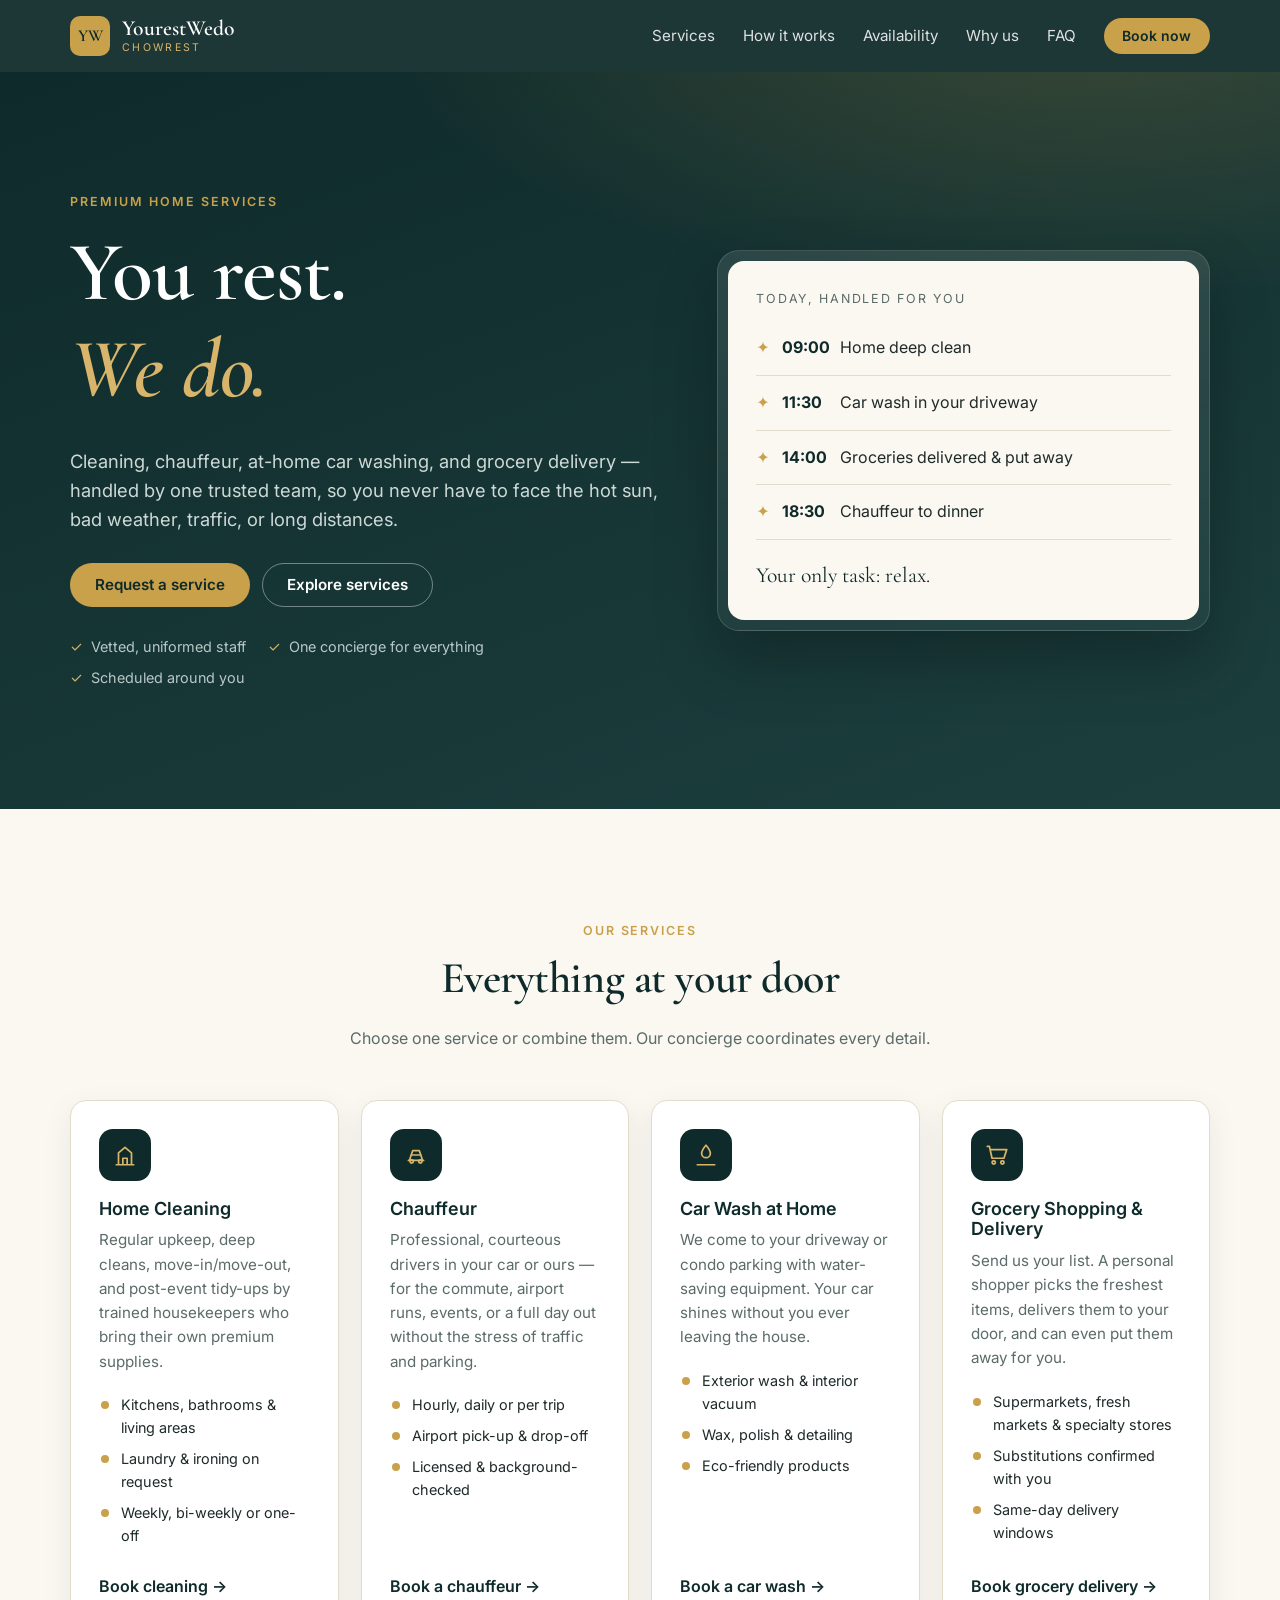
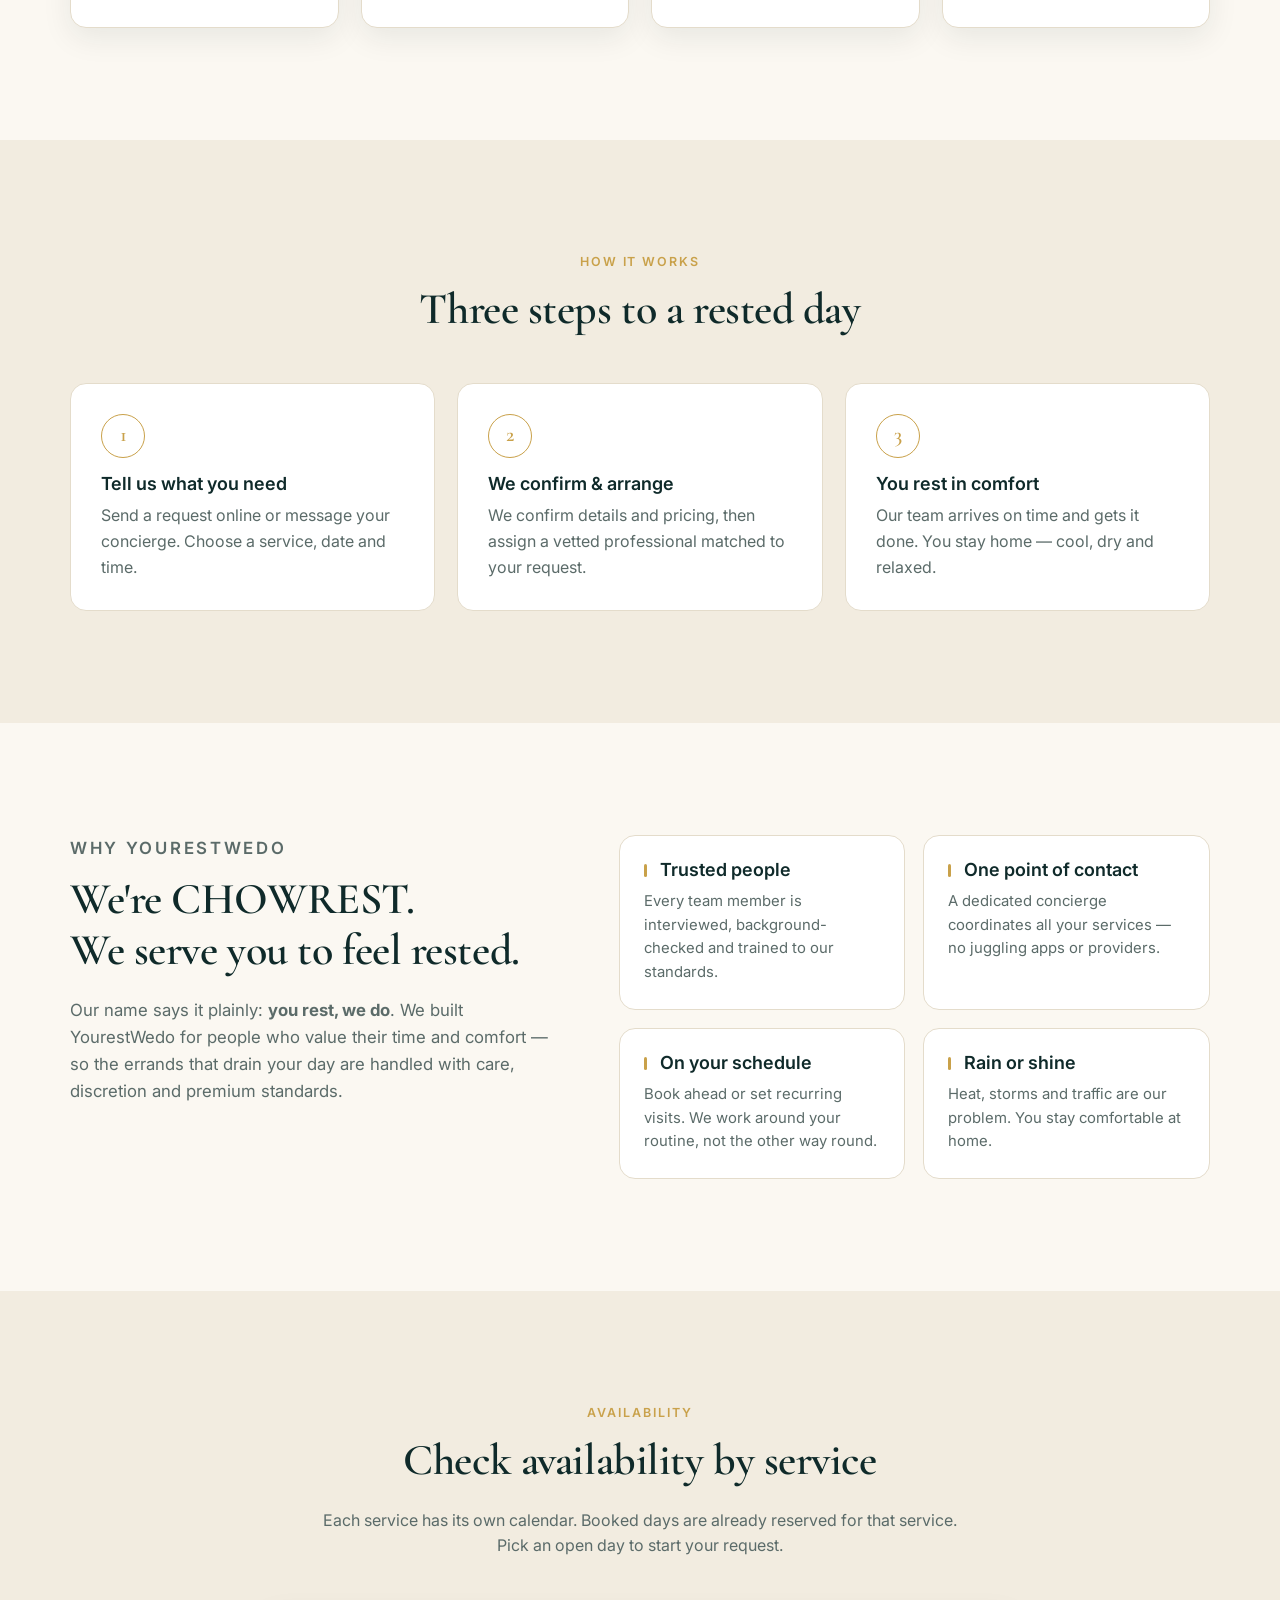
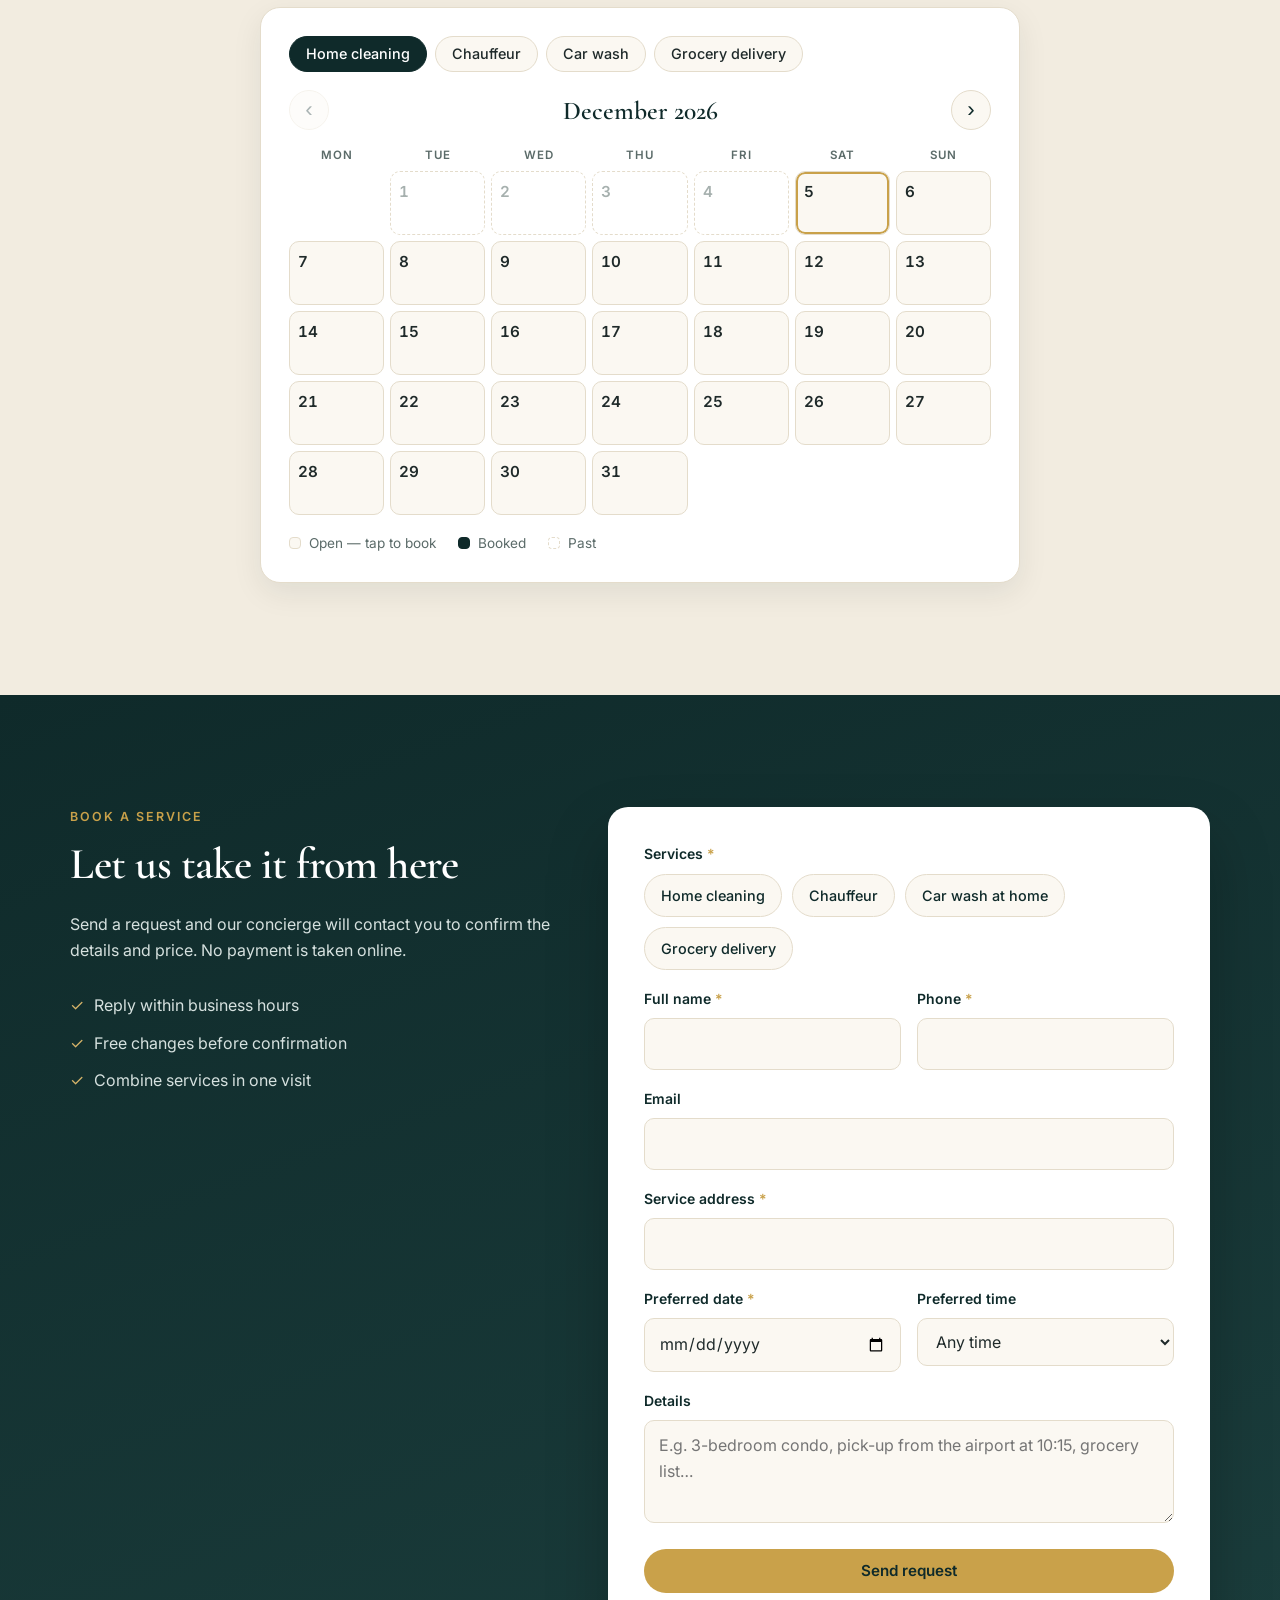
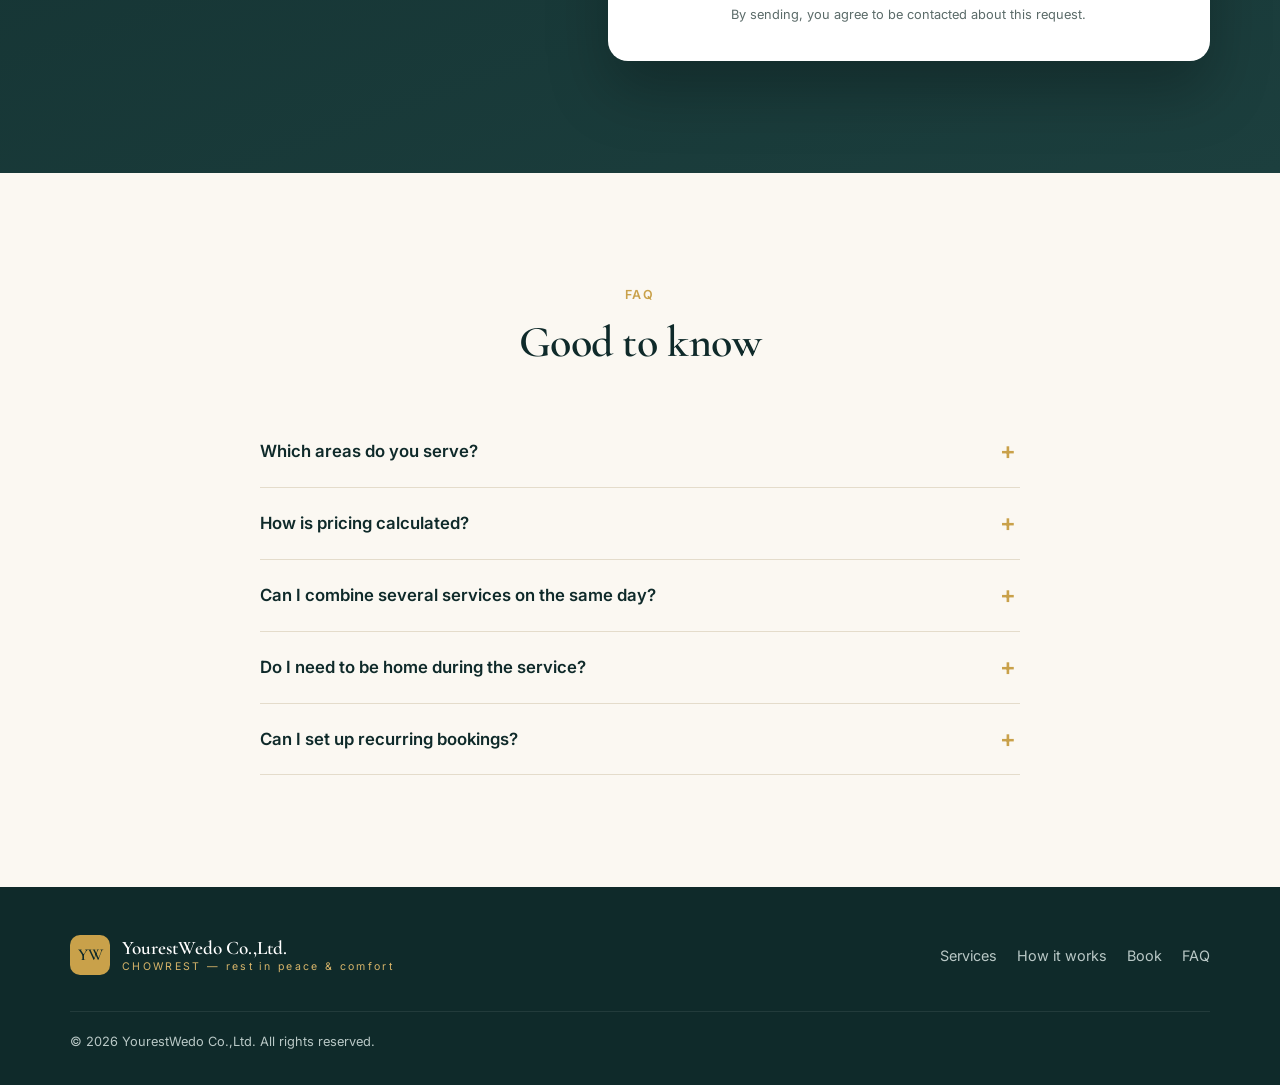
==== commit f33fe7a2: "Give each service its own availability calendar The availability section now has a tab per service (" ====
--- a/index.html
+++ b/index.html
@@ -188,11 +188,17 @@
     <section class="section section-tint" id="calendar">
       <div class="container">
         <header class="section-head">
-          <p class="eyebrow">Cleaning calendar</p>
-          <h2>Check cleaning availability</h2>
-          <p>Days marked as booked are reserved for scheduled cleanings. Pick an open day to start your request.</p>
+          <p class="eyebrow">Availability</p>
+          <h2>Check availability by service</h2>
+          <p>Each service has its own calendar. Booked days are already reserved for that service. Pick an open day to start your request.</p>
         </header>
         <div class="cal" id="cal">
+          <div class="cal-tabs" role="tablist" aria-label="Choose a service">
+            <button type="button" role="tab" class="cal-tab" data-cal-service="cleaning" aria-selected="true">Home cleaning</button>
+            <button type="button" role="tab" class="cal-tab" data-cal-service="chauffeur" aria-selected="false">Chauffeur</button>
+            <button type="button" role="tab" class="cal-tab" data-cal-service="carwash" aria-selected="false">Car wash</button>
+            <button type="button" role="tab" class="cal-tab" data-cal-service="grocery" aria-selected="false">Grocery delivery</button>
+          </div>
           <div class="cal-bar">
             <button class="cal-nav" type="button" id="cal-prev" aria-label="Previous month">‹</button>
             <h3 class="cal-title" id="cal-title" aria-live="polite">November 2026</h3>
@@ -204,7 +210,7 @@
           <div class="cal-grid" id="cal-days" role="grid" aria-labelledby="cal-title"></div>
           <ul class="cal-legend">
             <li><span class="dot dot-open"></span>Open — tap to book</li>
-            <li><span class="dot dot-booked"></span>Cleaning booked</li>
+            <li><span class="dot dot-booked"></span>Booked</li>
             <li><span class="dot dot-past"></span>Past</li>
           </ul>
         </div>
@@ -267,7 +273,7 @@
               <label for="date">Preferred date <span class="req" aria-hidden="true">*</span></label>
               <input id="date" name="date" type="date" required>
               <p class="field-error" data-error-for="date" hidden>Please choose a date from today onward.</p>
-              <p class="field-error" data-error-for="date-booked" hidden>Cleaning is fully booked on this day. Please choose another date.</p>
+              <p class="field-error" data-error-for="date-booked" hidden>This day is fully booked. Please choose another date.</p>
             </div>
             <div class="field">
               <label for="time">Preferred time</label>
--- a/styles.css
+++ b/styles.css
@@ -296,3 +296,10 @@
   .cal-day { min-height: 48px; padding: 5px; align-items: center; justify-content: center; }
   .cal-tag { font-size: 0; width: 6px; height: 6px; border-radius: 50%; background: var(--gold-2); margin-top: 3px; }
 }
+.cal-tabs { display: flex; flex-wrap: wrap; gap: 8px; margin-bottom: 18px; }
+.cal-tab {
+  font: 500 .9rem/1 var(--sans); padding: 10px 16px; border-radius: 999px; cursor: pointer;
+  border: 1px solid var(--line); background: var(--bg); color: var(--text);
+}
+.cal-tab:hover { border-color: var(--gold); }
+.cal-tab[aria-selected="true"] { background: var(--ink); border-color: var(--ink); color: #fff; }
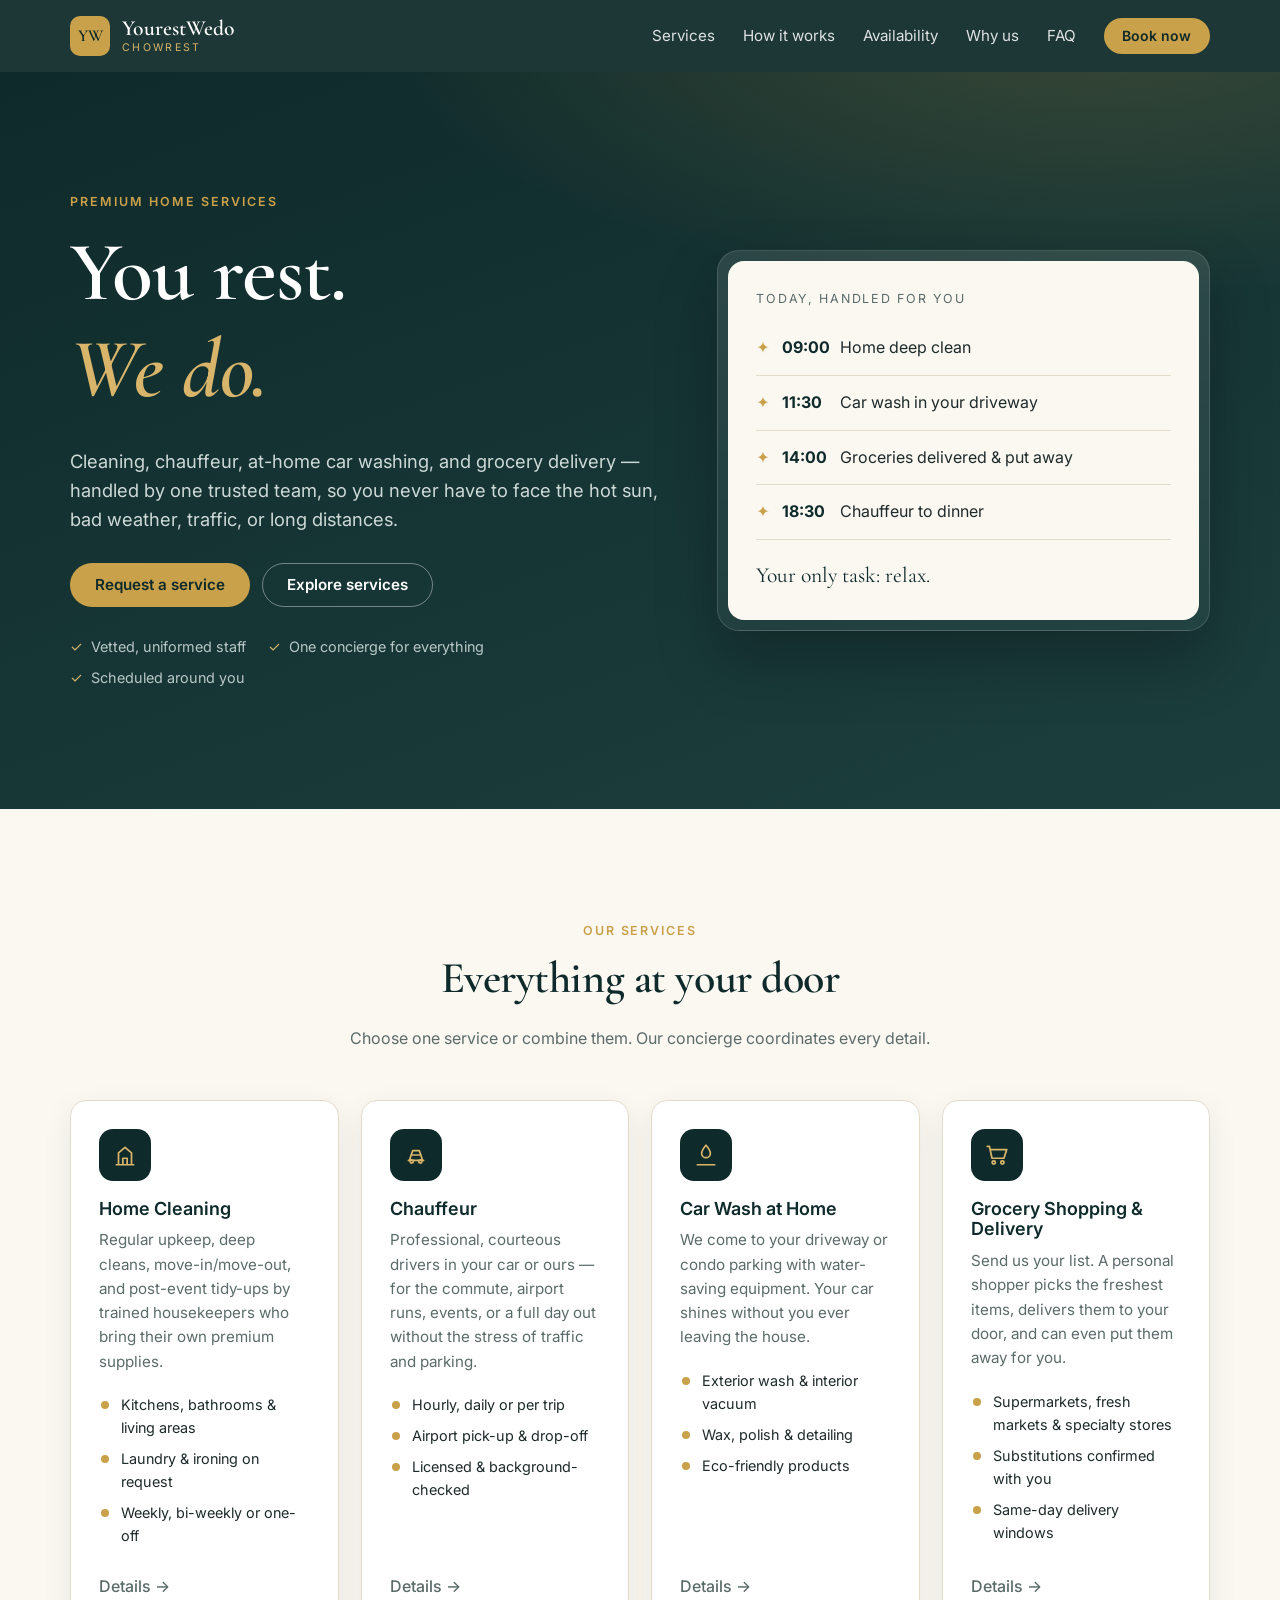
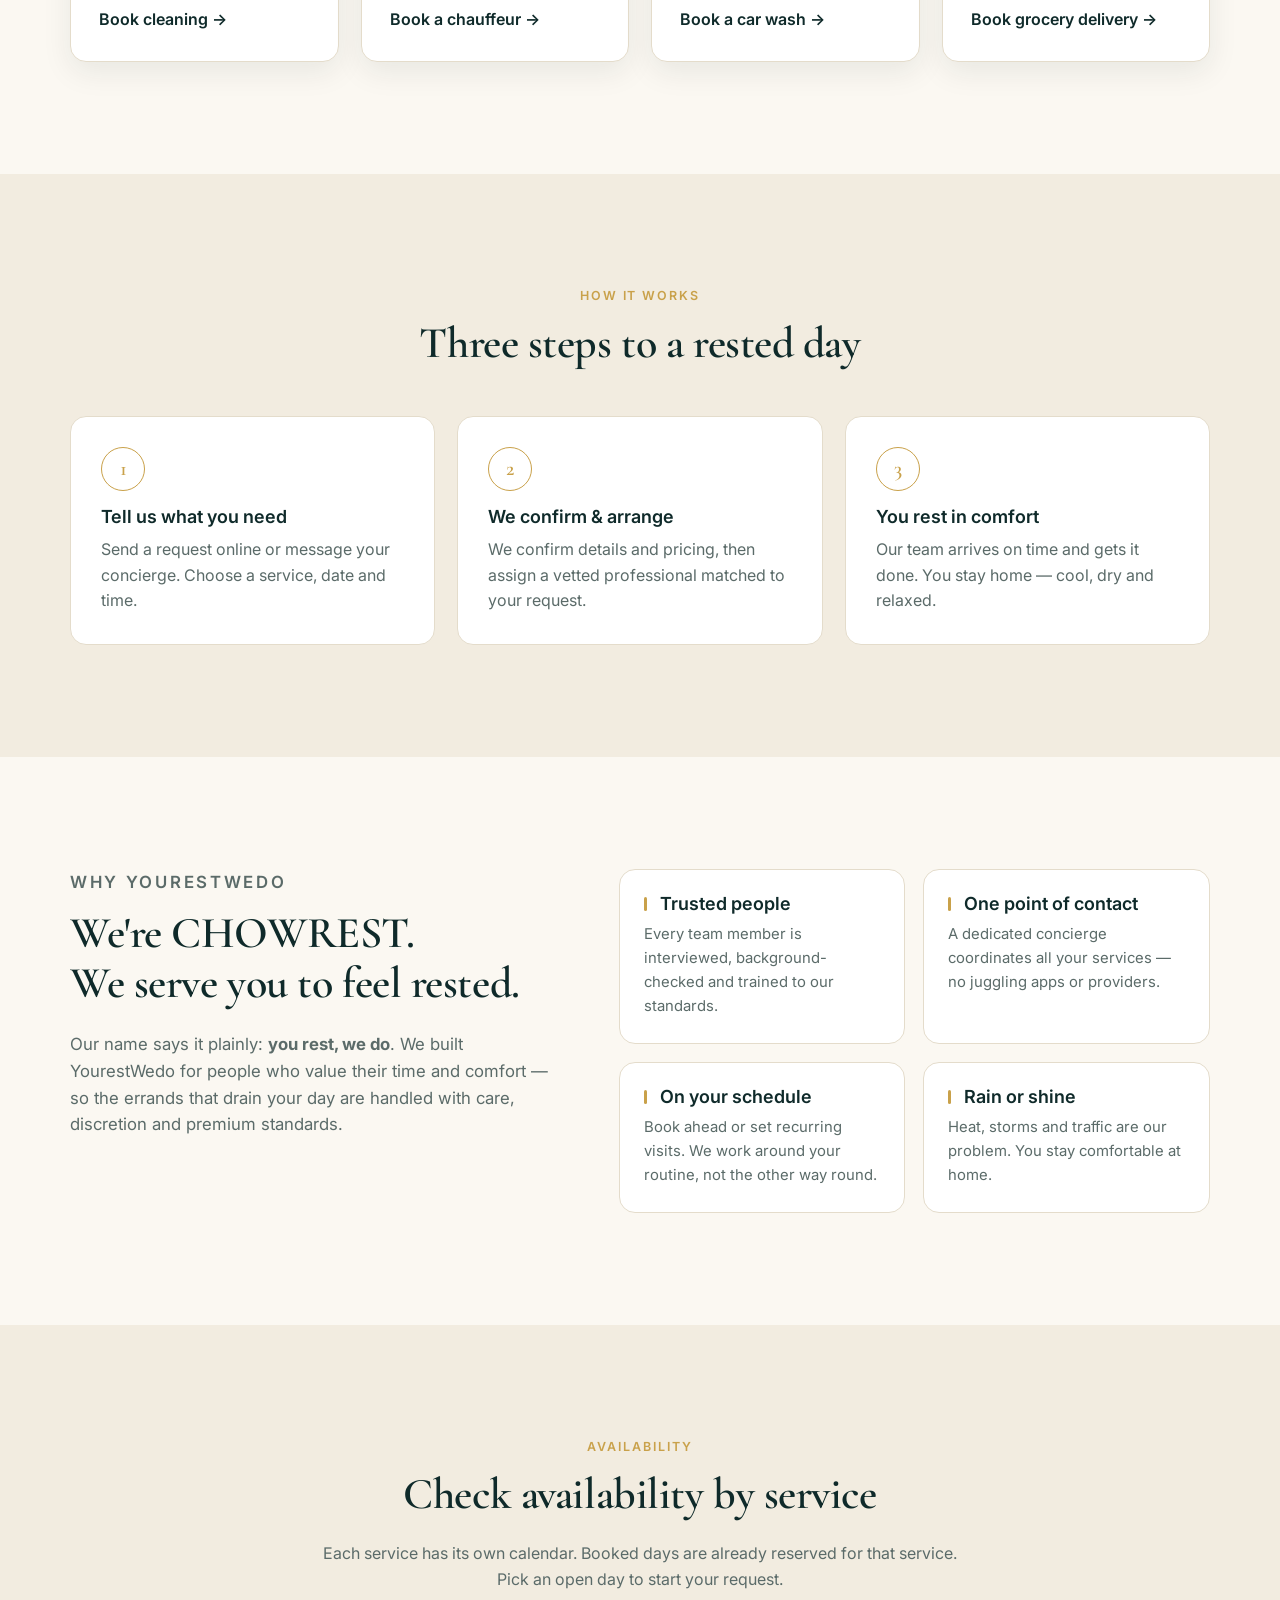
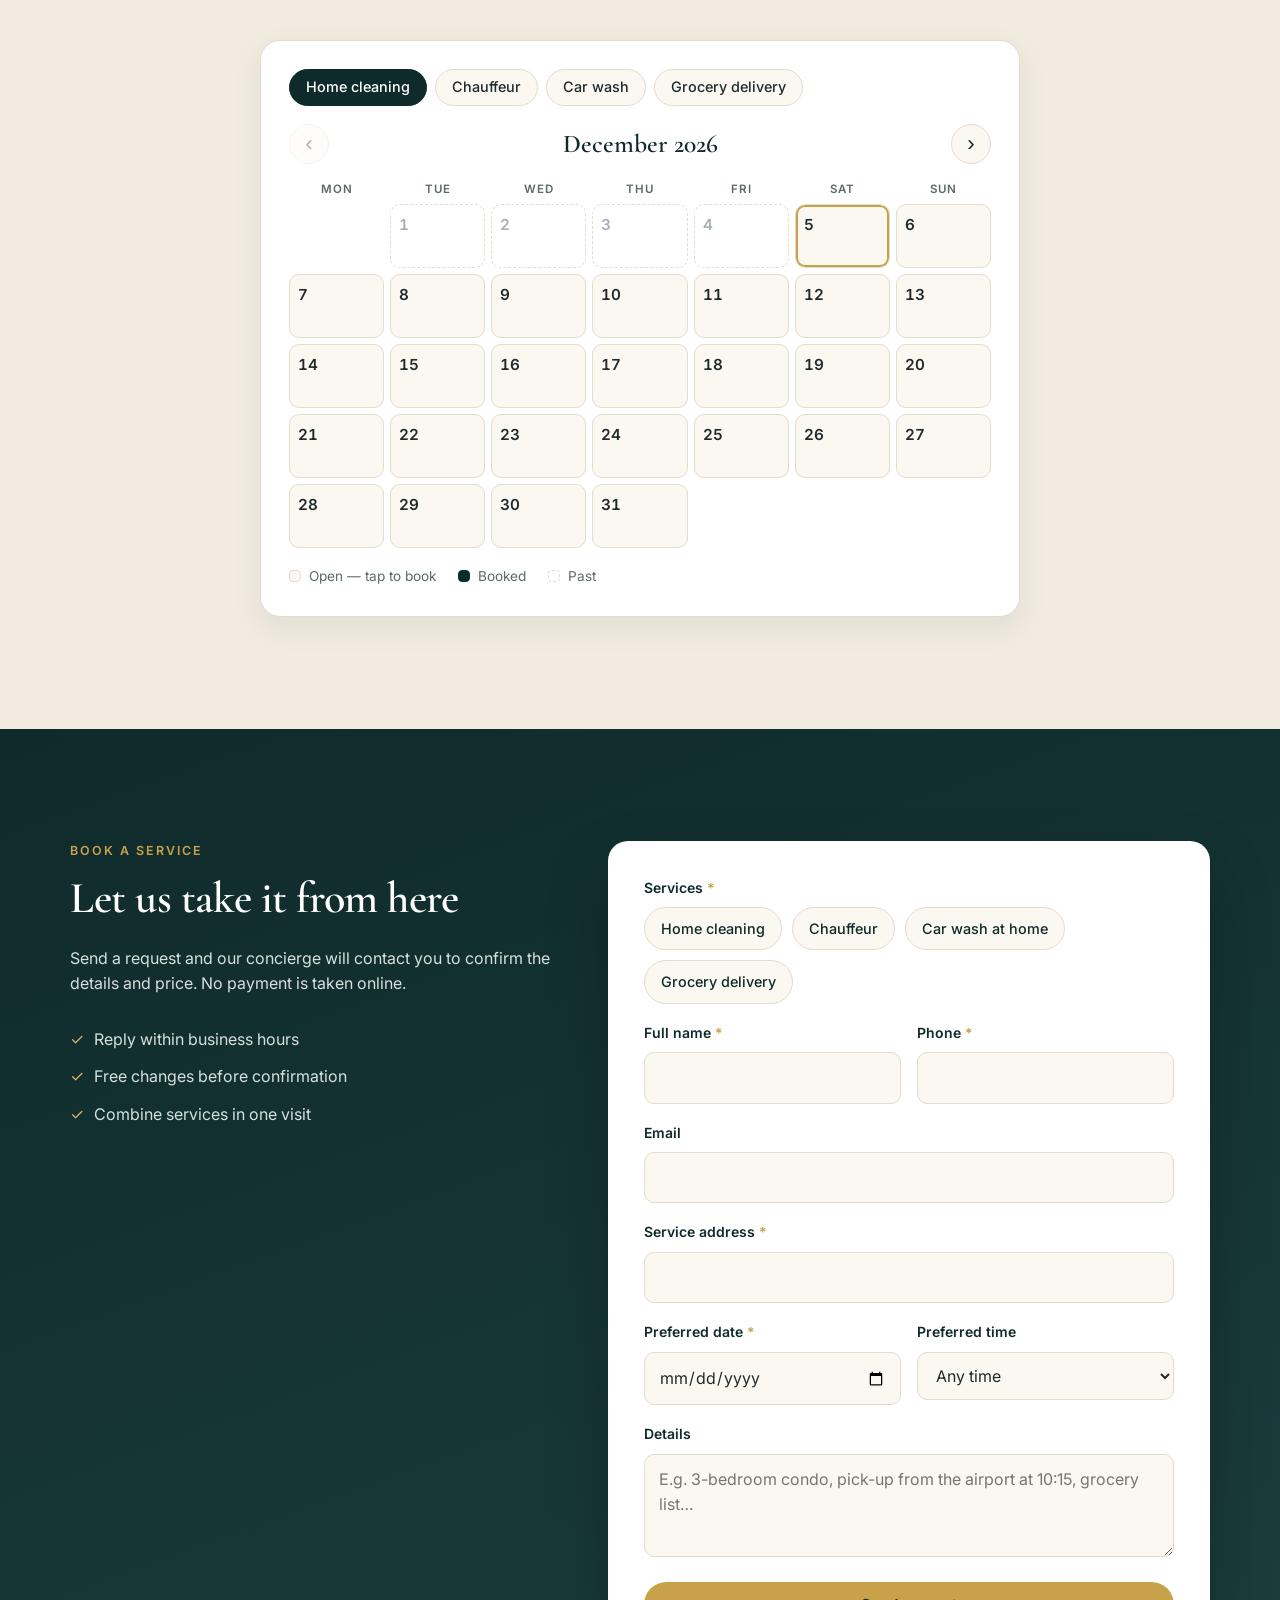
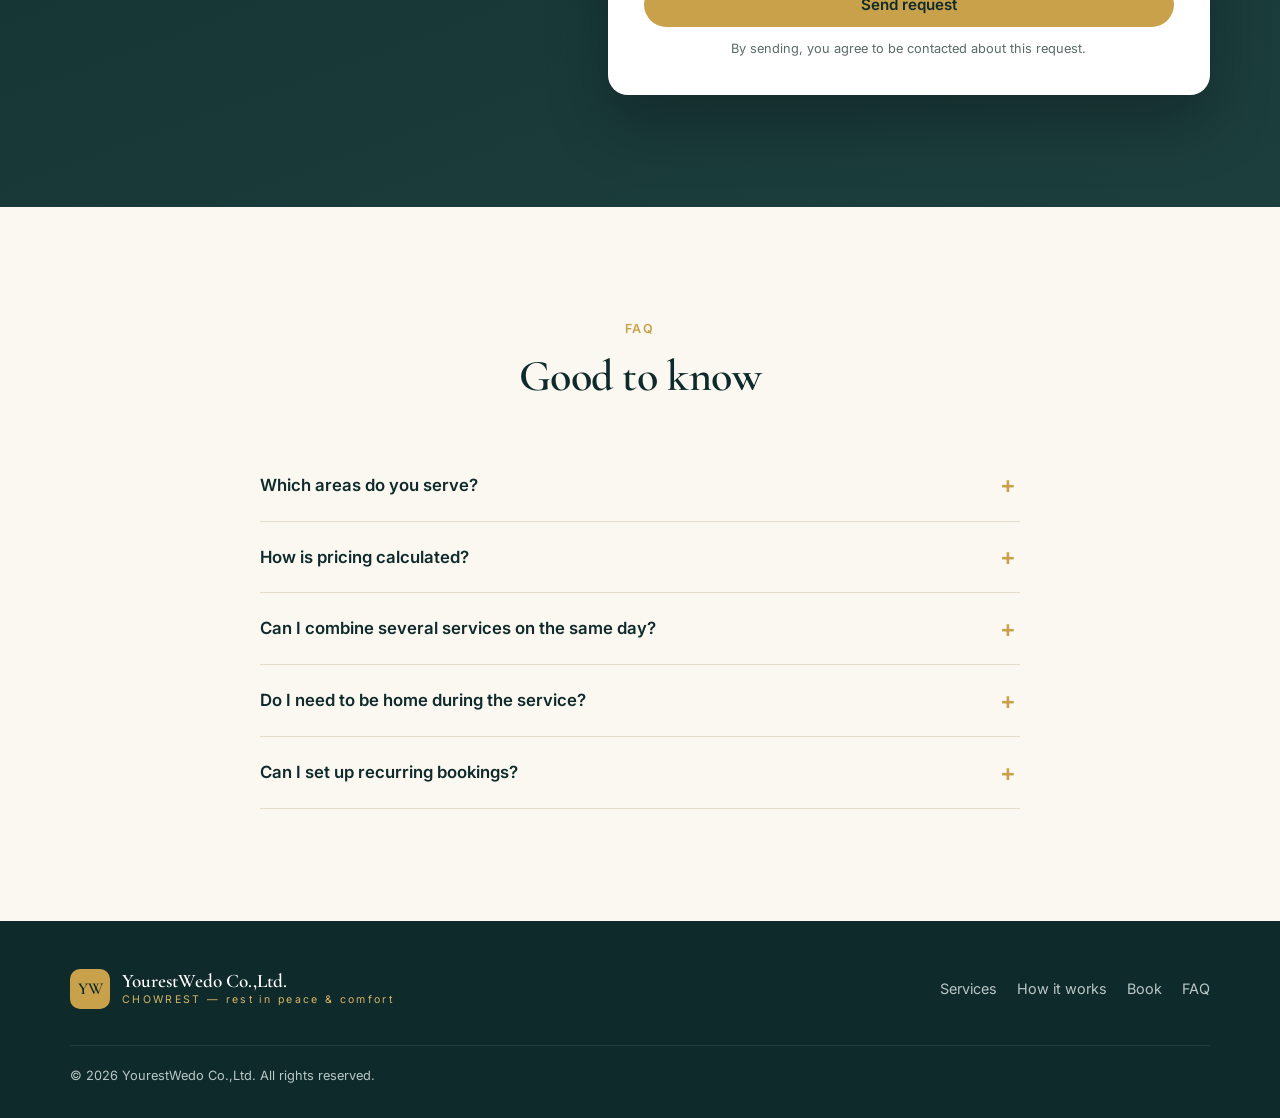
==== commit 698efe9a: "Add a page for each service, ready for subdomains Adds cleaning, chauffeur, car wash and grocery pag" ====
--- a/index.html
+++ b/index.html
@@ -92,7 +92,7 @@
               <li>Laundry &amp; ironing on request</li>
               <li>Weekly, bi-weekly or one-off</li>
             </ul>
-            <a class="service-link" href="#book" data-service="cleaning">Book cleaning →</a>
+            <div class="service-links"><a class="service-link" href="cleaning.html">Details →</a><a class="service-link" href="#book" data-service="cleaning">Book cleaning →</a></div>
           </article>
 
           <article class="service">
@@ -106,7 +106,7 @@
               <li>Airport pick-up &amp; drop-off</li>
               <li>Licensed &amp; background-checked</li>
             </ul>
-            <a class="service-link" href="#book" data-service="chauffeur">Book a chauffeur →</a>
+            <div class="service-links"><a class="service-link" href="chauffeur.html">Details →</a><a class="service-link" href="#book" data-service="chauffeur">Book a chauffeur →</a></div>
           </article>
 
           <article class="service">
@@ -120,7 +120,7 @@
               <li>Wax, polish &amp; detailing</li>
               <li>Eco-friendly products</li>
             </ul>
-            <a class="service-link" href="#book" data-service="carwash">Book a car wash →</a>
+            <div class="service-links"><a class="service-link" href="carwash.html">Details →</a><a class="service-link" href="#book" data-service="carwash">Book a car wash →</a></div>
           </article>
 
           <article class="service">
@@ -134,7 +134,7 @@
               <li>Substitutions confirmed with you</li>
               <li>Same-day delivery windows</li>
             </ul>
-            <a class="service-link" href="#book" data-service="grocery">Book grocery delivery →</a>
+            <div class="service-links"><a class="service-link" href="grocery.html">Details →</a><a class="service-link" href="#book" data-service="grocery">Book grocery delivery →</a></div>
           </article>
         </div>
       </div>
--- a/styles.css
+++ b/styles.css
@@ -303,3 +303,25 @@
 }
 .cal-tab:hover { border-color: var(--gold); }
 .cal-tab[aria-selected="true"] { background: var(--ink); border-color: var(--ink); color: #fff; }
+
+/* Service sub pages */
+.service-links { margin-top: auto; display: flex; flex-wrap: wrap; justify-content: space-between; gap: 8px 16px; }
+.service-links .service-link { margin-top: 0; }
+.service-links .service-link:first-child { color: var(--muted); font-weight: 500; }
+.hero-sub { padding: clamp(48px, 8vw, 88px) 0; }
+.hero-sub h1 { font-size: clamp(2.6rem, 6vw, 4.25rem); }
+.sub-tagline { color: #fff; font-weight: 500; display: block; margin-bottom: .35em; }
+.crumbs { font-size: .85rem; color: #b9c8c6; margin-bottom: 28px; display: flex; flex-wrap: wrap; gap: 6px; }
+.crumbs a { text-decoration: none; }
+.crumbs a:hover { color: #fff; text-decoration: underline; }
+.crumbs [aria-current] { color: var(--gold-2); }
+.sub-detail { display: grid; grid-template-columns: 1.4fr 1fr; gap: 48px; align-items: start; }
+.sub-detail > * { min-width: 0; }
+.ticks-lg { font-size: 1.02rem; }
+.ticks-lg li { padding: 8px 0 8px 24px; border-bottom: 1px solid var(--line); }
+.ticks-lg li::before { top: 17px; }
+.sub-aside { background: var(--surface); border: 1px solid var(--line); border-radius: var(--radius); padding: 26px; box-shadow: var(--shadow); }
+.sub-aside .ticks { margin-bottom: 18px; color: var(--muted); }
+.sub-others { font-size: .88rem; color: var(--muted); margin: 0; padding-top: 16px; border-top: 1px solid var(--line); }
+.sub-others a { color: var(--ink); font-weight: 600; }
+@media (max-width: 820px) { .sub-detail { grid-template-columns: 1fr; gap: 28px; } }
